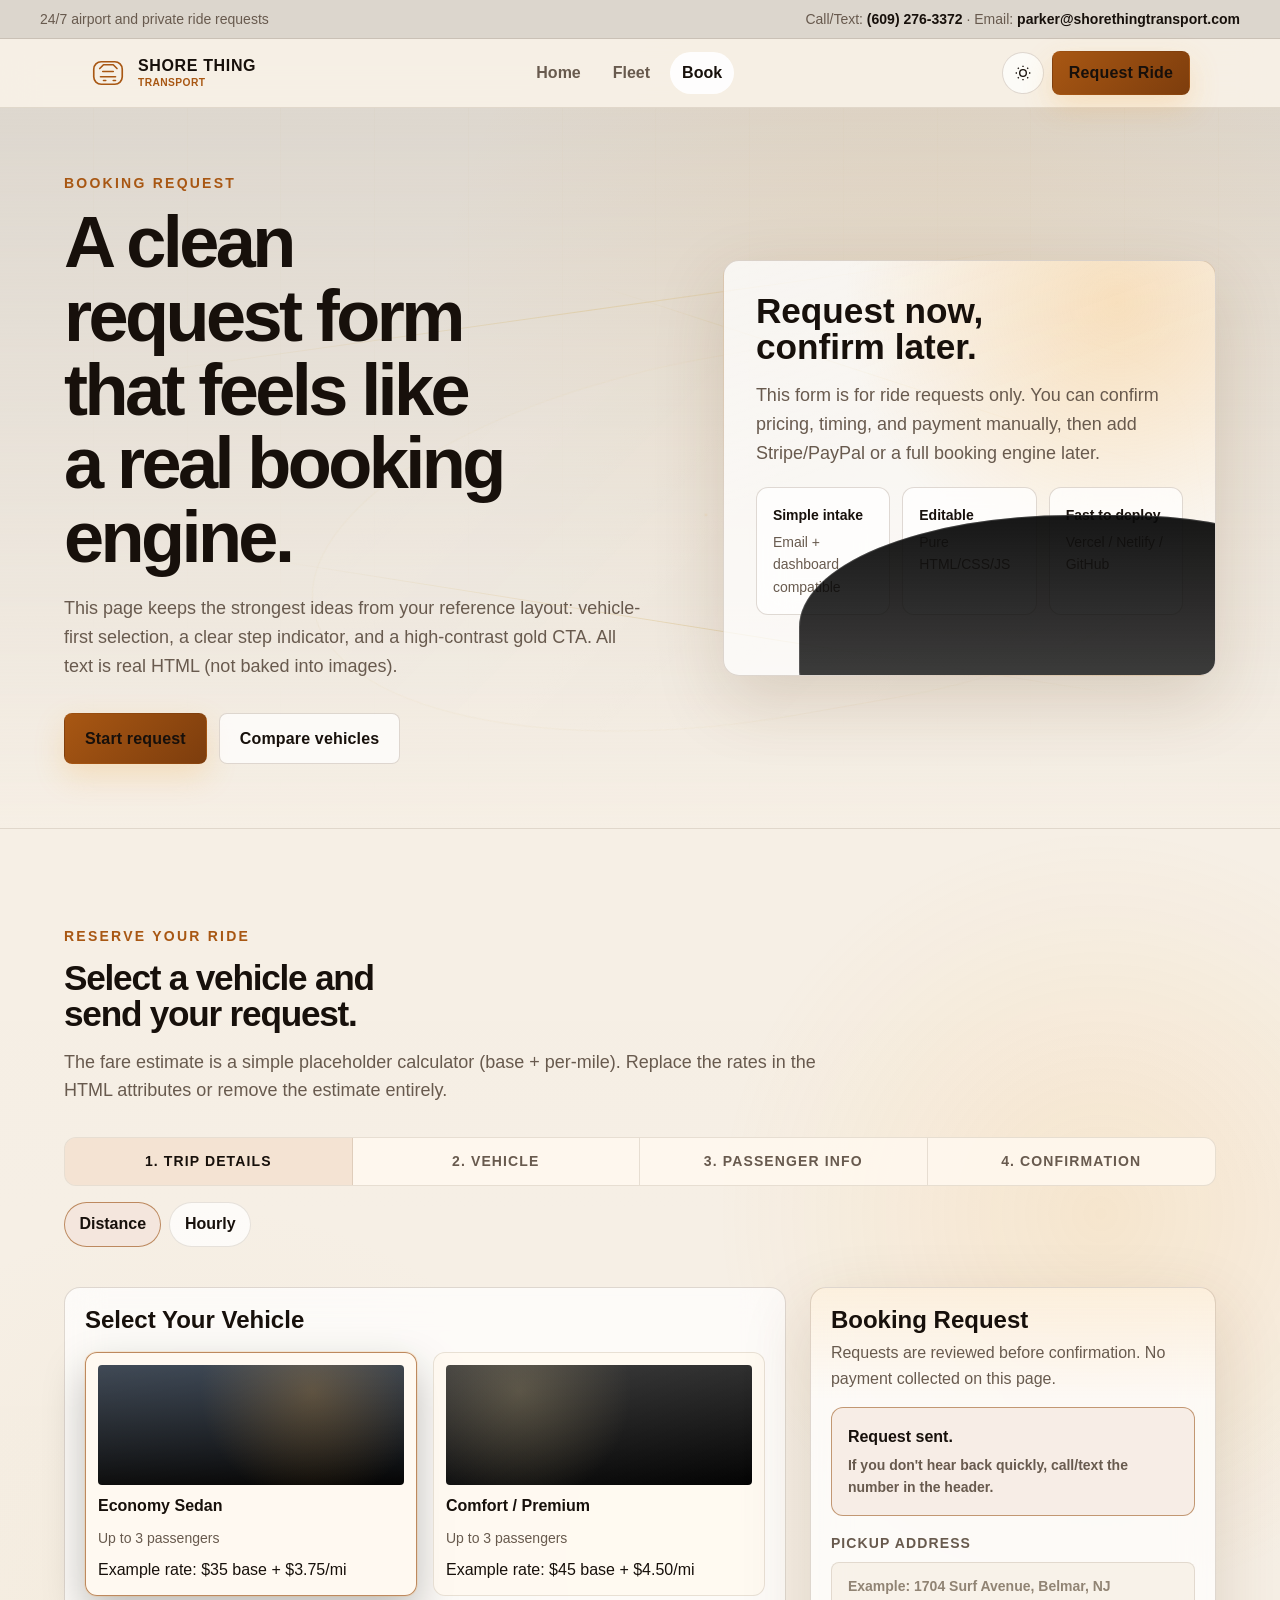
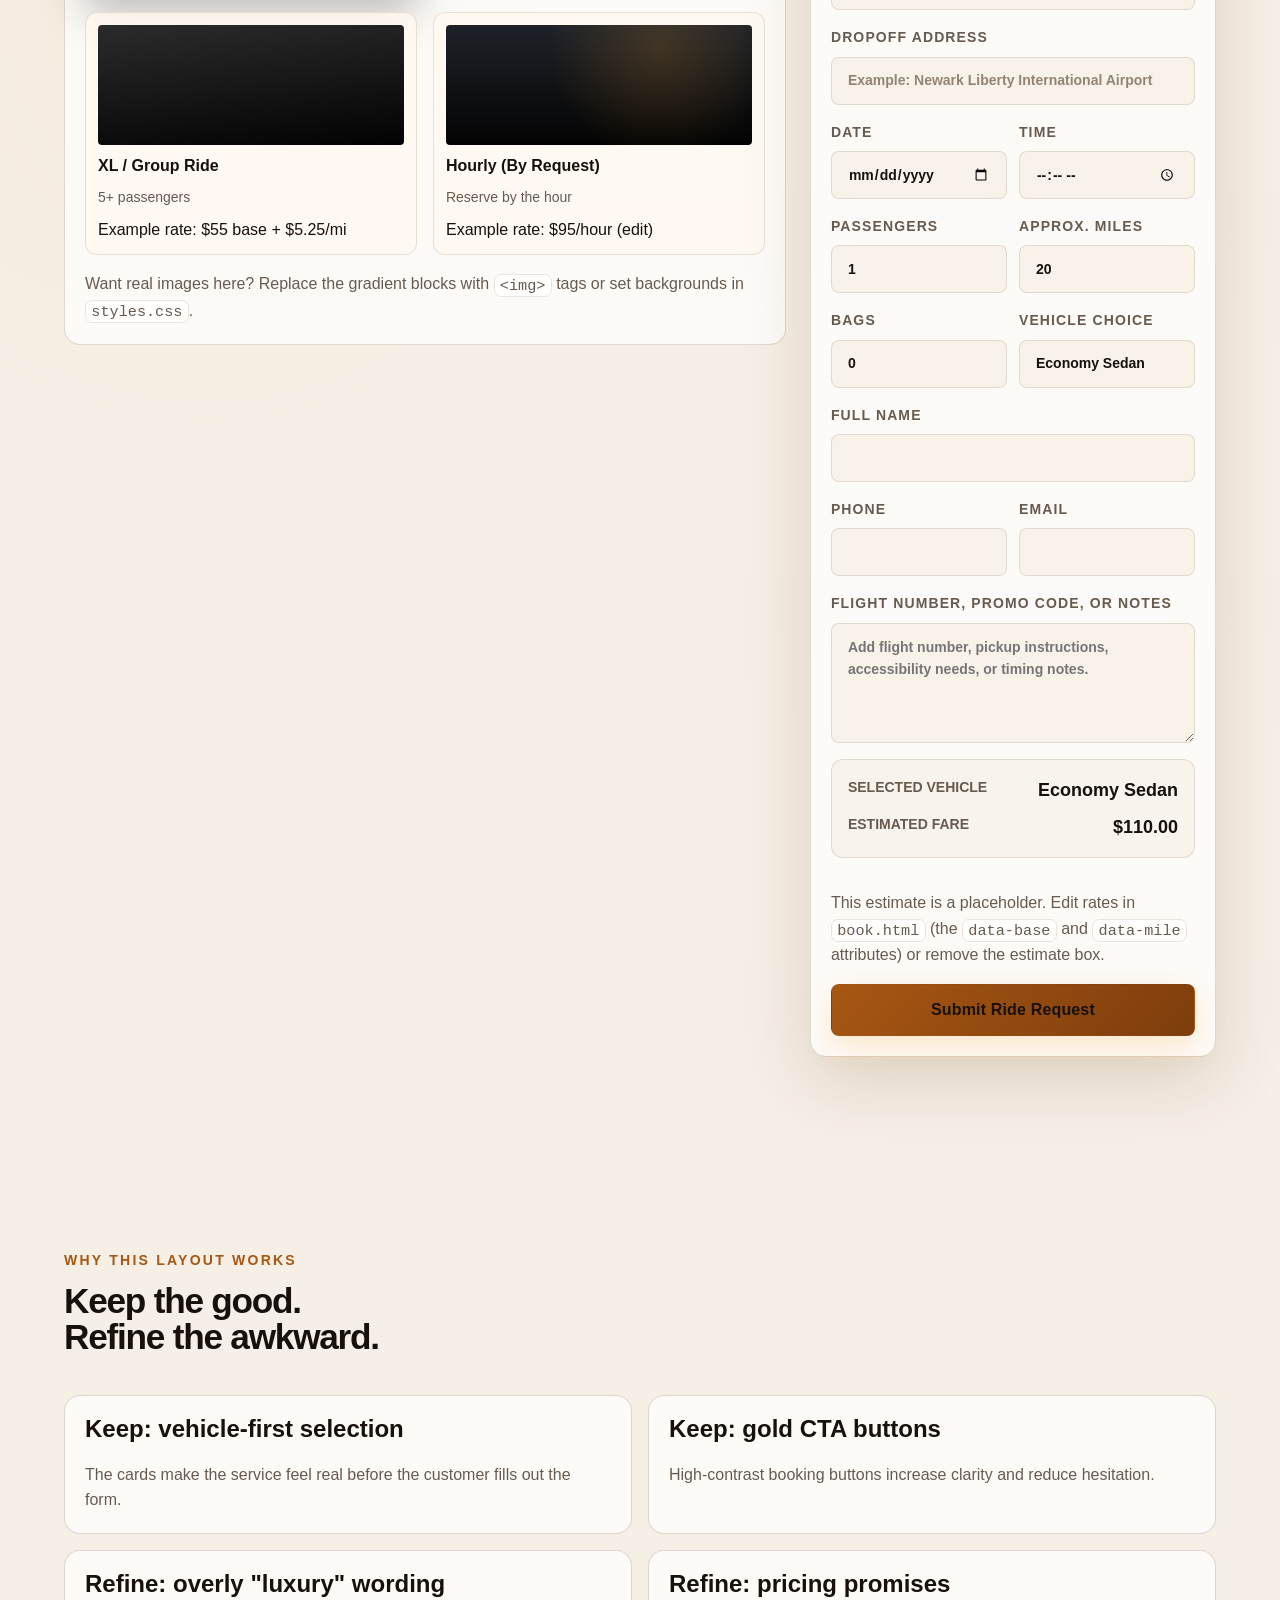
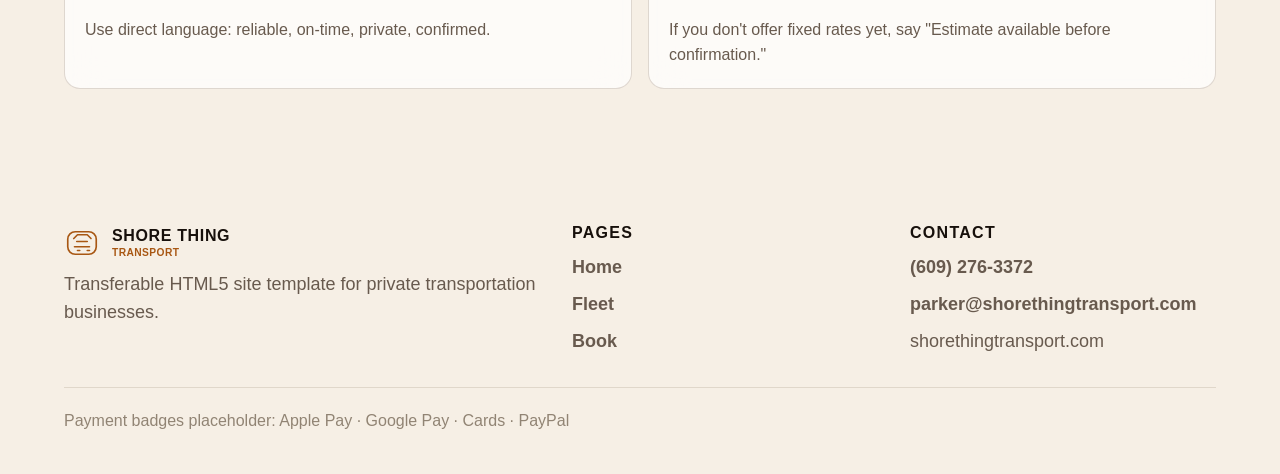
==== book.html @ 669af2a1 "Keep main site files in repo root" ====
<!doctype html>
<html lang="en">
  <head>
    <meta charset="utf-8" />
    <meta name="viewport" content="width=device-width, initial-scale=1" />
    <title>Shore Thing Transport | Booking Request</title>
    <meta
      name="description"
      content="Booking request page template: vehicle selection + request form. Works as a clean static HTML intake page."
    />
    <meta property="og:title" content="Shore Thing Transport | Booking Request" />
    <meta property="og:description" content="Request a ride with trip details and vehicle selection." />
    <meta property="og:type" content="website" />
    <link rel="preconnect" href="https://api.fontshare.com" />
    <link
      href="https://api.fontshare.com/v2/css?f[]=cabinet-grotesk@500,700,800&f[]=satoshi@400,500,700&display=swap"
      rel="stylesheet"
    />
    <link rel="stylesheet" href="styles.css" />
    <script src="script.js" defer></script>
  </head>
  <body>
    <a class="skip-link" href="#main">Skip to main content</a>

    <div class="topbar" aria-label="Quick contact">
      <div>24/7 airport and private ride requests</div>
      <div>
        Call/Text:
        <a href="tel:+16092763372">(609) 276-3372</a>
        <span aria-hidden="true">&middot;</span>
        Email:
        <a href="mailto:parker@shorethingtransport.com">parker@shorethingtransport.com</a>
      </div>
    </div>

    <header class="site-header" aria-label="Primary navigation">
      <div class="header-inner">
        <a class="brand" href="index.html" aria-label="Shore Thing Transport home">
          <svg class="brand-mark" viewBox="0 0 48 48" aria-hidden="true">
            <rect x="5" y="9" width="38" height="30" rx="10"></rect>
            <path d="M14 29h20M17 22h14M18 34h3M31 34h3"></path>
            <path d="M13 18l5-5h13l5 5"></path>
          </svg>
          <span>
            <strong>Shore Thing</strong>
            <small>Transport</small>
          </span>
        </a>

        <button
          class="nav-toggle"
          type="button"
          aria-label="Open navigation menu"
          aria-expanded="false"
          aria-controls="primary-nav"
          data-nav-toggle
        >
          <span class="nav-toggle-bars" aria-hidden="true"></span>
        </button>

        <nav class="nav-links" id="primary-nav" aria-label="Site pages" data-nav-links>
          <a href="index.html">Home</a>
          <a href="fleet.html">Fleet</a>
          <a href="book.html" aria-current="page">Book</a>
        </nav>

        <div class="header-actions">
          <button class="theme-toggle" type="button" data-theme-toggle aria-label="Switch color theme"></button>
          <a class="button button-small button-primary" href="#reserve">Request Ride</a>
        </div>
      </div>
    </header>

    <main id="main">
      <section class="hero hero-compact" aria-labelledby="book-hero-title">
        <div class="hero-background" aria-hidden="true">
          <span class="map-line line-one"></span>
          <span class="map-line line-two"></span>
          <span class="map-line line-three"></span>
        </div>

        <div class="hero-grid">
          <div class="hero-copy">
            <p class="eyebrow">Booking request</p>
            <h1 id="book-hero-title">A clean request form that feels like a real booking engine.</h1>
            <p class="hero-lede">
              This page keeps the strongest ideas from your reference layout: vehicle-first selection, a clear step indicator,
              and a high-contrast gold CTA. All text is real HTML (not baked into images).
            </p>
            <div class="hero-actions" aria-label="Primary actions">
              <a class="button button-primary" href="#reserve">Start request</a>
              <a class="button button-secondary" href="fleet.html">Compare vehicles</a>
            </div>
          </div>

          <aside class="hero-card" aria-label="Before you submit">
            <h2>Request now, confirm later.</h2>
            <p>
              This form is for ride requests only. You can confirm pricing, timing, and payment manually, then add Stripe/PayPal
              or a full booking engine later.
            </p>

            <ul class="mini-benefits" role="list" aria-label="Highlights">
              <li><strong>Simple intake</strong><span>Email + dashboard compatible</span></li>
              <li><strong>Editable</strong><span>Pure HTML/CSS/JS</span></li>
              <li><strong>Fast to deploy</strong><span>Vercel / Netlify / GitHub</span></li>
            </ul>
          </aside>
        </div>
      </section>

      <section class="section booking-section" id="reserve" aria-labelledby="reserve-title">
        <div class="section-heading">
          <p class="eyebrow">Reserve your ride</p>
          <h2 id="reserve-title">Select a vehicle and send your request.</h2>
          <p>
            The fare estimate is a simple placeholder calculator (base + per-mile). Replace the rates in the HTML attributes or
            remove the estimate entirely.
          </p>
        </div>

        <div class="steps" aria-label="Booking process steps">
          <div class="step active">1. Trip details</div>
          <div class="step">2. Vehicle</div>
          <div class="step">3. Passenger info</div>
          <div class="step">4. Confirmation</div>
        </div>

        <div class="tabs" aria-label="Trip type tabs">
          <button class="tab active" type="button" aria-pressed="true">Distance</button>
          <button class="tab" type="button" aria-pressed="false">Hourly</button>
        </div>

        <div class="booking-grid">
          <div class="vehicle-panel" aria-labelledby="vehicles-title">
            <h3 id="vehicles-title">Select Your Vehicle</h3>

            <div class="vehicle-grid">
              <button
                class="vehicle-card is-selected"
                type="button"
                data-vehicle="Economy Sedan"
                data-base="35"
                data-mile="3.75"
              >
                <span class="vehicle-image image-escalade" aria-hidden="true"></span>
                <strong>Economy Sedan</strong>
                <small>Up to 3 passengers</small>
                <span>Example rate: $35 base + $3.75/mi</span>
              </button>

              <button class="vehicle-card" type="button" data-vehicle="Comfort / Premium" data-base="45" data-mile="4.50">
                <span class="vehicle-image image-suburban" aria-hidden="true"></span>
                <strong>Comfort / Premium</strong>
                <small>Up to 3 passengers</small>
                <span>Example rate: $45 base + $4.50/mi</span>
              </button>

              <button class="vehicle-card" type="button" data-vehicle="XL / Group Ride" data-base="55" data-mile="5.25">
                <span class="vehicle-image image-premium" aria-hidden="true"></span>
                <strong>XL / Group Ride</strong>
                <small>5+ passengers</small>
                <span>Example rate: $55 base + $5.25/mi</span>
              </button>

              <button class="vehicle-card" type="button" data-vehicle="Hourly (By Request)" data-base="95" data-mile="0">
                <span class="vehicle-image image-sedan" aria-hidden="true"></span>
                <strong>Hourly (By Request)</strong>
                <small>Reserve by the hour</small>
                <span>Example rate: $95/hour (edit)</span>
              </button>
            </div>

            <p class="booking-note">
              Want real images here? Replace the gradient blocks with <code>&lt;img&gt;</code> tags or set backgrounds in
              <code>styles.css</code>.
            </p>
          </div>

          <form
            class="booking-form"
            name="booking-request"
            method="POST"
            action="book.html?success=1"
            data-netlify="true"
            data-netlify-honeypot="bot-field"
            aria-labelledby="form-title"
          >
            <input type="hidden" name="form-name" value="booking-request" />

            <p class="sr-only">
              <label>
                Don't fill this out if you're human:
                <input name="bot-field" />
              </label>
            </p>

            <div class="form-header">
              <h3 id="form-title">Booking Request</h3>
              <p>Requests are reviewed before confirmation. No payment collected on this page.</p>
            </div>

            <div class="inline-alert" data-success-message hidden>
              <strong>Request sent.</strong>
              <span>If you don't hear back quickly, call/text the number in the header.</span>
            </div>

            <label>
              Pickup address
              <input
                type="text"
                name="pickup"
                placeholder="Example: 1704 Surf Avenue, Belmar, NJ"
                autocomplete="street-address"
                required
              />
            </label>

            <label>
              Dropoff address
              <input type="text" name="dropoff" placeholder="Example: Newark Liberty International Airport" required />
            </label>

            <div class="form-row">
              <label>
                Date
                <input type="date" name="date" required />
              </label>
              <label>
                Time
                <input type="time" name="time" required />
              </label>
            </div>

            <div class="form-row">
              <label>
                Passengers
                <input type="number" name="passengers" min="1" max="14" value="1" required />
              </label>
              <label>
                Approx. miles
                <input type="number" name="miles" min="1" max="300" value="20" data-mile-input />
              </label>
            </div>

            <div class="form-row">
              <label>
                Bags
                <input type="number" name="bags" min="0" max="20" value="0" />
              </label>
              <label>
                Vehicle choice
                <input type="text" name="vehicle" data-selected-vehicle-input readonly />
              </label>
            </div>

            <label>
              Full name
              <input type="text" name="name" autocomplete="name" required />
            </label>

            <div class="form-row">
              <label>
                Phone
                <input type="tel" name="phone" autocomplete="tel" required />
              </label>
              <label>
                Email
                <input type="email" name="email" autocomplete="email" required />
              </label>
            </div>

            <label>
              Flight number, promo code, or notes
              <textarea
                name="notes"
                rows="4"
                placeholder="Add flight number, pickup instructions, accessibility needs, or timing notes."
              ></textarea>
            </label>

            <div class="estimate-box" aria-live="polite">
              <span>Selected vehicle</span>
              <strong data-selected-vehicle>Economy Sedan</strong>
              <span>Estimated fare</span>
              <strong data-estimate>$110.00</strong>
            </div>

            <p class="form-fineprint">
              This estimate is a placeholder. Edit rates in <code>book.html</code> (the <code>data-base</code> and
              <code>data-mile</code> attributes) or remove the estimate box.
            </p>

            <button class="button button-primary button-full" type="submit">Submit Ride Request</button>
          </form>
        </div>
      </section>

      <section class="section proof-section" aria-labelledby="why-title">
        <div class="section-heading">
          <p class="eyebrow">Why this layout works</p>
          <h2 id="why-title">Keep the good. Refine the awkward.</h2>
        </div>

        <div class="proof-grid">
          <article>
            <strong>Keep: vehicle-first selection</strong>
            <p>The cards make the service feel real before the customer fills out the form.</p>
          </article>
          <article>
            <strong>Keep: gold CTA buttons</strong>
            <p>High-contrast booking buttons increase clarity and reduce hesitation.</p>
          </article>
          <article>
            <strong>Refine: overly &quot;luxury&quot; wording</strong>
            <p>Use direct language: reliable, on-time, private, confirmed.</p>
          </article>
          <article>
            <strong>Refine: pricing promises</strong>
            <p>If you don't offer fixed rates yet, say &quot;Estimate available before confirmation.&quot;</p>
          </article>
        </div>
      </section>
    </main>

    <footer class="site-footer" aria-label="Footer">
      <div class="footer-grid">
        <div>
          <div class="brand footer-brand">
            <svg class="brand-mark" viewBox="0 0 48 48" aria-hidden="true">
              <rect x="5" y="9" width="38" height="30" rx="10"></rect>
              <path d="M14 29h20M17 22h14M18 34h3M31 34h3"></path>
              <path d="M13 18l5-5h13l5 5"></path>
            </svg>
            <span>
              <strong>Shore Thing</strong>
              <small>Transport</small>
            </span>
          </div>
          <p>Transferable HTML5 site template for private transportation businesses.</p>
        </div>
        <div>
          <h2 class="footer-title">Pages</h2>
          <ul class="footer-links" role="list">
            <li><a href="index.html">Home</a></li>
            <li><a href="fleet.html">Fleet</a></li>
            <li><a href="book.html" aria-current="page">Book</a></li>
          </ul>
        </div>
        <div>
          <h2 class="footer-title">Contact</h2>
          <ul class="footer-links" role="list">
            <li><a href="tel:+16092763372">(609) 276-3372</a></li>
            <li><a href="mailto:parker@shorethingtransport.com">parker@shorethingtransport.com</a></li>
            <li>shorethingtransport.com</li>
          </ul>
        </div>
      </div>
      <div class="footer-bottom">
        <span>Payment badges placeholder: Apple Pay &middot; Google Pay &middot; Cards &middot; PayPal</span>
      </div>
    </footer>
  </body>
</html>
---- styles.css ----
:root {
  --text-xs: clamp(0.75rem, 0.7rem + 0.25vw, 0.875rem);
  --text-sm: clamp(0.875rem, 0.8rem + 0.35vw, 1rem);
  --text-base: clamp(1rem, 0.95rem + 0.25vw, 1.125rem);
  --text-lg: clamp(1.125rem, 1rem + 0.75vw, 1.5rem);
  --text-xl: clamp(1.5rem, 1.2rem + 1.25vw, 2.25rem);
  --text-2xl: clamp(2.4rem, 1.15rem + 4.2vw, 5.4rem);

  --space-1: 0.25rem;
  --space-2: 0.5rem;
  --space-3: 0.75rem;
  --space-4: 1rem;
  --space-5: 1.25rem;
  --space-6: 1.5rem;
  --space-8: 2rem;
  --space-10: 2.5rem;
  --space-12: 3rem;
  --space-16: 4rem;
  --space-20: 5rem;
  --space-24: 6rem;

  --radius-sm: 0.375rem;
  --radius-md: 0.5rem;
  --radius-lg: 0.75rem;
  --radius-xl: 1rem;
  --radius-full: 9999px;

  --font-display: "Cabinet Grotesk", "Arial", sans-serif;
  --font-body: "Satoshi", "Inter", sans-serif;
  --transition-interactive: 180ms cubic-bezier(0.16, 1, 0.3, 1);
  --content-wide: 1180px;
}

:root,
[data-theme="dark"] {
  --color-bg: #050608;
  --color-surface: #0d0f12;
  --color-surface-2: #151311;
  --color-card: rgba(255, 255, 255, 0.055);
  --color-card-strong: rgba(255, 255, 255, 0.09);
  --color-border: rgba(247, 224, 182, 0.18);
  --color-divider: rgba(247, 224, 182, 0.12);
  --color-text: #f7f0e3;
  --color-text-muted: #b3aaa0;
  --color-text-faint: #79716a;
  --color-primary: #f5a431;
  --color-primary-hover: #ffba4f;
  --color-primary-active: #d77d1d;
  --color-gold: #d8bd7f;
  --color-copper: #9c6332;
  --shadow-lg: 0 24px 70px rgba(0, 0, 0, 0.45);
}

[data-theme="light"] {
  --color-bg: #f6efe5;
  --color-surface: #fff9ef;
  --color-surface-2: #efe3d3;
  --color-card: rgba(255, 255, 255, 0.72);
  --color-card-strong: rgba(255, 255, 255, 0.92);
  --color-border: rgba(82, 53, 23, 0.18);
  --color-divider: rgba(82, 53, 23, 0.13);
  --color-text: #17100b;
  --color-text-muted: #685a4e;
  --color-text-faint: #918474;
  --color-primary: #a85713;
  --color-primary-hover: #7d3d0d;
  --color-primary-active: #5f2c08;
  --color-gold: #835d1d;
  --color-copper: #be6c26;
  --shadow-lg: 0 24px 70px rgba(96, 59, 21, 0.16);
}

*,
*::before,
*::after {
  box-sizing: border-box;
  margin: 0;
  padding: 0;
}

html {
  -moz-text-size-adjust: none;
  -webkit-text-size-adjust: none;
  text-size-adjust: none;
  -webkit-font-smoothing: antialiased;
  scroll-behavior: smooth;
  scroll-padding-top: var(--space-16);
}

body {
  min-height: 100dvh;
  font-family: var(--font-body);
  font-size: var(--text-base);
  line-height: 1.6;
  color: var(--color-text);
  background:
    radial-gradient(circle at 74% 9%, rgba(245, 164, 49, 0.12), transparent 32rem),
    radial-gradient(circle at 16% 44%, rgba(216, 189, 127, 0.08), transparent 26rem),
    var(--color-bg);
}

img,
svg {
  display: block;
  max-width: 100%;
  height: auto;
}

a {
  color: inherit;
  text-decoration: none;
}

code {
  font-family: ui-monospace, SFMono-Regular, Menlo, Monaco, Consolas, "Liberation Mono", "Courier New", monospace;
  font-size: 0.95em;
  padding: 0.1em 0.35em;
  border: 1px solid var(--color-divider);
  border-radius: 0.45rem;
  background: var(--color-card);
}

button,
input,
textarea {
  font: inherit;
}

button {
  cursor: pointer;
}

::selection {
  color: #17100b;
  background: var(--color-primary);
}

:focus-visible {
  outline: 2px solid var(--color-primary);
  outline-offset: 3px;
}

.skip-link {
  position: fixed;
  inset-block-start: var(--space-3);
  inset-inline-start: var(--space-3);
  z-index: 100;
  transform: translateY(-150%);
  border-radius: var(--radius-full);
  padding: var(--space-2) var(--space-4);
  color: #17100b;
  background: var(--color-primary);
}

.skip-link:focus {
  transform: translateY(0);
}

.sr-only {
  position: absolute;
  width: 1px;
  height: 1px;
  padding: 0;
  margin: -1px;
  overflow: hidden;
  clip: rect(0, 0, 0, 0);
  white-space: nowrap;
  border-width: 0;
}

.topbar {
  display: flex;
  justify-content: space-between;
  gap: var(--space-3);
  flex-wrap: wrap;
  padding: var(--space-2) clamp(var(--space-4), 4vw, var(--space-10));
  border-bottom: 1px solid var(--color-divider);
  background: color-mix(in oklab, var(--color-bg) 92%, black);
  color: var(--color-text-muted);
  font-size: var(--text-xs);
}

.topbar a {
  color: var(--color-text);
  font-weight: 800;
}

.site-header {
  position: sticky;
  top: 0;
  z-index: 50;
  border-bottom: 1px solid var(--color-divider);
  background: color-mix(in oklab, var(--color-bg) 88%, transparent);
  backdrop-filter: blur(18px);
}

.header-inner {
  position: relative;
  display: flex;
  align-items: center;
  justify-content: space-between;
  gap: var(--space-4);
  padding: var(--space-3) clamp(var(--space-4), 4vw, var(--space-10));
  max-width: var(--content-wide);
  margin-inline: auto;
}

.brand {
  display: inline-flex;
  align-items: center;
  gap: var(--space-3);
  min-width: max-content;
}

.brand-mark {
  width: 2.25rem;
  color: var(--color-primary);
  fill: none;
  stroke: currentColor;
  stroke-linecap: round;
  stroke-linejoin: round;
  stroke-width: 2.2;
}

.brand strong,
.brand small {
  display: block;
  letter-spacing: 0.04em;
  line-height: 1;
  text-transform: uppercase;
}

.brand strong {
  font-family: var(--font-display);
  font-size: var(--text-sm);
}

.brand small {
  margin-top: var(--space-1);
  color: var(--color-primary);
  font-size: 0.64rem;
  font-weight: 800;
}

.nav-links,
.header-actions {
  display: flex;
  align-items: center;
  gap: var(--space-2);
}

.nav-links a {
  border-radius: var(--radius-full);
  padding: var(--space-2) var(--space-3);
  color: var(--color-text-muted);
  font-size: var(--text-sm);
  font-weight: 700;
}

.nav-links a:hover {
  color: var(--color-text);
  background: var(--color-card);
}

.nav-links a[aria-current="page"] {
  color: var(--color-text);
  background: var(--color-card-strong);
}

.nav-toggle {
  display: none;
  width: 2.6rem;
  height: 2.6rem;
  place-items: center;
  border: 1px solid var(--color-border);
  border-radius: var(--radius-full);
  color: var(--color-text);
  background: var(--color-card);
}

.nav-toggle-bars {
  position: relative;
  width: 1.1rem;
  height: 0.7rem;
}

.nav-toggle-bars::before,
.nav-toggle-bars::after {
  position: absolute;
  left: 0;
  right: 0;
  height: 2px;
  content: "";
  border-radius: 999px;
  background: currentColor;
  opacity: 0.92;
}

.nav-toggle-bars::before {
  top: 0;
}

.nav-toggle-bars::after {
  bottom: 0;
}

.theme-toggle {
  display: grid;
  width: 2.6rem;
  height: 2.6rem;
  place-items: center;
  border: 1px solid var(--color-border);
  border-radius: var(--radius-full);
  color: var(--color-text);
  background: var(--color-card);
}

.theme-toggle svg {
  width: 1rem;
  fill: none;
  stroke: currentColor;
  stroke-width: 2;
}

.button {
  display: inline-flex;
  align-items: center;
  justify-content: center;
  min-height: 2.9rem;
  border: 1px solid transparent;
  border-radius: var(--radius-md);
  padding: var(--space-3) var(--space-5);
  font-size: var(--text-sm);
  font-weight: 800;
  letter-spacing: 0.01em;
}

.button-small {
  min-height: 2.35rem;
  padding: var(--space-2) var(--space-4);
}

.button-primary {
  color: #17100b;
  background: linear-gradient(135deg, var(--color-primary), var(--color-primary-hover));
  box-shadow: 0 12px 30px rgba(245, 164, 49, 0.22);
}

.button-primary:hover {
  transform: translateY(-1px);
}

.button-secondary {
  border-color: var(--color-border);
  color: var(--color-text);
  background: var(--color-card);
}

.button-full {
  width: 100%;
}

.hero {
  position: relative;
  overflow: hidden;
  padding: clamp(var(--space-16), 12vw, 9rem) clamp(var(--space-4), 5vw, var(--space-16)) var(--space-8);
}

.hero-compact {
  padding-block: clamp(var(--space-12), 9vw, var(--space-16));
}

.hero::before {
  position: absolute;
  inset: 0;
  z-index: -2;
  content: "";
  background:
    linear-gradient(to bottom, rgba(5, 6, 8, 0.1), var(--color-bg)),
    repeating-linear-gradient(90deg, transparent 0 5.8rem, rgba(216, 189, 127, 0.04) 5.8rem 5.86rem);
}

.hero-background {
  position: absolute;
  inset: 0;
  z-index: -1;
  opacity: 0.72;
  pointer-events: none;
}

.hero-background::before {
  position: absolute;
  right: 6%;
  bottom: 15%;
  width: min(56rem, 90vw);
  height: 23rem;
  content: "";
  border: 1px solid rgba(216, 189, 127, 0.14);
  border-radius: 55% 45% 42% 58%;
  background:
    radial-gradient(circle at 45% 42%, rgba(245, 164, 49, 0.2), transparent 2px),
    radial-gradient(circle at 55% 60%, rgba(255, 255, 255, 0.14), transparent 2px),
    linear-gradient(145deg, rgba(255, 255, 255, 0.055), transparent);
  transform: rotate(-10deg);
  filter: blur(0.2px);
}

.map-line {
  position: absolute;
  height: 1px;
  background: linear-gradient(90deg, transparent, rgba(216, 189, 127, 0.58), transparent);
  transform-origin: center;
}

.line-one {
  top: 28%;
  left: 10%;
  width: 72%;
  transform: rotate(-8deg);
}

.line-two {
  top: 38%;
  right: 5%;
  width: 50%;
  transform: rotate(18deg);
}

.line-three {
  bottom: 28%;
  left: 20%;
  width: 68%;
  transform: rotate(9deg);
}

.hero-grid {
  display: grid;
  grid-template-columns: minmax(0, 1.08fr) minmax(19rem, 0.92fr);
  gap: clamp(var(--space-8), 7vw, var(--space-20));
  max-width: var(--content-wide);
  margin-inline: auto;
  align-items: center;
}

.eyebrow {
  color: var(--color-primary);
  font-size: var(--text-xs);
  font-weight: 900;
  letter-spacing: 0.16em;
  text-transform: uppercase;
}

h1,
h2,
h3 {
  font-family: var(--font-display);
  line-height: 1.02;
  text-wrap: balance;
}

h1 {
  max-width: 11ch;
  margin-top: var(--space-3);
  font-size: var(--text-2xl);
  letter-spacing: -0.05em;
}

h1 span {
  color: var(--color-primary);
}

.hero-lede {
  max-width: 48rem;
  margin-top: var(--space-5);
  color: var(--color-text-muted);
  font-size: var(--text-base);
}

.hero-actions {
  display: flex;
  flex-wrap: wrap;
  gap: var(--space-3);
  margin-top: var(--space-8);
}

.hero-card {
  position: relative;
  min-height: 26rem;
  overflow: hidden;
  border: 1px solid var(--color-border);
  border-radius: var(--radius-xl);
  padding: var(--space-8);
  background:
    linear-gradient(160deg, rgba(255, 255, 255, 0.1), transparent 42%),
    radial-gradient(circle at 80% 10%, rgba(245, 164, 49, 0.28), transparent 17rem),
    var(--color-card);
  box-shadow: var(--shadow-lg);
}

.hero-media {
  min-height: 0;
  padding: var(--space-4);
}

.hero-media::after {
  display: none;
}

.media-frame {
  position: relative;
  overflow: hidden;
  aspect-ratio: 16 / 9;
  border-radius: calc(var(--radius-xl) - var(--space-1));
  border: 1px solid var(--color-divider);
  background: color-mix(in oklab, var(--color-surface) 80%, transparent);
  box-shadow: inset 0 0 0 1px rgba(255, 255, 255, 0.08);
}

.media-frame img {
  width: 100%;
  height: 100%;
  object-fit: cover;
}

.media-overlay {
  position: absolute;
  left: var(--space-4);
  right: var(--space-4);
  bottom: var(--space-4);
  display: grid;
  gap: var(--space-1);
  border: 1px solid var(--color-border);
  border-radius: var(--radius-lg);
  padding: var(--space-3) var(--space-4);
  background: color-mix(in oklab, var(--color-bg) 72%, transparent);
  backdrop-filter: blur(14px);
}

.media-overlay strong {
  font-family: var(--font-display);
  font-size: var(--text-sm);
}

.media-overlay span {
  color: var(--color-text-muted);
  font-size: var(--text-xs);
  font-weight: 700;
}

.hero-card::after {
  position: absolute;
  right: -8rem;
  bottom: -4rem;
  width: 34rem;
  height: 14rem;
  content: "";
  border-radius: 50% 40% 25% 30%;
  background: linear-gradient(180deg, rgba(10, 10, 10, 0.95), rgba(0, 0, 0, 0.7));
  box-shadow: inset 0 0 0 1px rgba(255, 255, 255, 0.16);
}

.hero-card h2 {
  position: relative;
  z-index: 2;
  max-width: 13ch;
  font-size: var(--text-xl);
}

.hero-card p {
  position: relative;
  z-index: 2;
  max-width: 26rem;
  margin-top: var(--space-4);
  color: var(--color-text-muted);
}

.vehicle-silhouette {
  position: absolute;
  right: var(--space-8);
  bottom: var(--space-12);
  z-index: 3;
  width: min(28rem, 90%);
  height: 10rem;
}

.suv-body,
.suv-roof {
  position: absolute;
  display: block;
  border: 1px solid rgba(247, 240, 227, 0.24);
  background: linear-gradient(180deg, #121315, #020202);
}

.suv-body {
  right: 0;
  bottom: 1.8rem;
  width: 100%;
  height: 5rem;
  border-radius: 1.4rem 0.5rem 0.7rem 0.9rem;
  box-shadow: 0 14px 34px rgba(0, 0, 0, 0.65);
}

.suv-roof {
  right: 16%;
  bottom: 5.5rem;
  width: 56%;
  height: 3.4rem;
  border-radius: 2rem 0.7rem 0 0;
  transform: skewX(-18deg);
}

.wheel {
  position: absolute;
  bottom: 0.6rem;
  display: block;
  width: 3.3rem;
  height: 3.3rem;
  border: 0.45rem solid #070707;
  border-radius: 50%;
  background: radial-gradient(circle, #c5c2bb 0 20%, #262626 22% 42%, #050505 44%);
}

.wheel-front {
  right: 15%;
}

.wheel-back {
  left: 18%;
}

.trust-strip {
  display: grid;
  grid-template-columns: repeat(4, minmax(0, 1fr));
  gap: var(--space-3);
  max-width: var(--content-wide);
  margin: clamp(var(--space-10), 6vw, var(--space-16)) auto 0;
  list-style: none;
}

.trust-strip li,
.mini-benefits li,
.proof-grid article,
.service-card,
.booking-form,
.vehicle-panel {
  border: 1px solid var(--color-border);
  background: var(--color-card);
  backdrop-filter: blur(18px);
}

.trust-strip li {
  display: flex;
  align-items: center;
  gap: var(--space-3);
  border-radius: var(--radius-lg);
  padding: var(--space-4);
  color: var(--color-text-muted);
  font-size: var(--text-sm);
  font-weight: 700;
}

.icon,
.service-icon {
  color: var(--color-primary);
}

.section {
  padding: clamp(var(--space-16), 9vw, var(--space-24)) clamp(var(--space-4), 5vw, var(--space-16));
}

.section-heading {
  max-width: var(--content-wide);
  margin-inline: auto;
}

.section-heading h2,
.final-cta h2 {
  max-width: 18ch;
  margin-top: var(--space-3);
  font-size: var(--text-xl);
  letter-spacing: -0.035em;
}

.section-heading p:not(.eyebrow),
.final-cta p {
  max-width: 48rem;
  margin-top: var(--space-4);
  color: var(--color-text-muted);
}

.section-actions {
  display: flex;
  flex-wrap: wrap;
  gap: var(--space-3);
  max-width: var(--content-wide);
  margin: var(--space-10) auto 0;
}

.card-grid {
  display: grid;
  grid-template-columns: repeat(3, minmax(0, 1fr));
  gap: var(--space-4);
  max-width: var(--content-wide);
  margin: var(--space-10) auto 0;
}

.card-grid-4 {
  grid-template-columns: repeat(4, minmax(0, 1fr));
}

.feature-card {
  border: 1px solid var(--color-border);
  border-radius: var(--radius-xl);
  padding: var(--space-5);
  background: var(--color-card);
  box-shadow: 0 18px 46px rgba(0, 0, 0, 0.22);
  backdrop-filter: blur(18px);
}

.media-mini {
  overflow: hidden;
  border-radius: calc(var(--radius-xl) - var(--space-2));
  border: 1px solid var(--color-divider);
  background: color-mix(in oklab, var(--color-surface) 80%, transparent);
  aspect-ratio: 16 / 10;
}

.media-mini img {
  width: 100%;
  height: 100%;
  object-fit: cover;
}

.badge-row {
  display: flex;
  flex-wrap: wrap;
  gap: var(--space-2);
  margin-top: var(--space-4);
}

.badge {
  border: 1px solid var(--color-divider);
  border-radius: var(--radius-full);
  padding: 0.35rem 0.6rem;
  background: color-mix(in oklab, var(--color-bg) 70%, transparent);
  color: var(--color-text-muted);
  font-size: var(--text-xs);
  font-weight: 900;
  letter-spacing: 0.02em;
}

.gallery-grid {
  display: grid;
  grid-template-columns: repeat(3, minmax(0, 1fr));
  gap: var(--space-4);
  max-width: var(--content-wide);
  margin: var(--space-10) auto 0;
}

.gallery-item {
  overflow: hidden;
  border-radius: var(--radius-xl);
  border: 1px solid var(--color-border);
  background: var(--color-card);
}

.gallery-item img {
  width: 100%;
  height: 100%;
  object-fit: cover;
}

.inline-alert {
  display: grid;
  gap: var(--space-1);
  border: 1px solid color-mix(in oklab, var(--color-primary) 45%, var(--color-border));
  border-radius: var(--radius-lg);
  padding: var(--space-4);
  background: color-mix(in oklab, var(--color-primary) 10%, var(--color-card));
}

.inline-alert strong {
  font-family: var(--font-display);
  font-size: var(--text-sm);
}

.inline-alert span {
  color: var(--color-text-muted);
  font-size: var(--text-xs);
  font-weight: 700;
}

.booking-note,
.form-fineprint {
  margin-top: var(--space-4);
  color: var(--color-text-muted);
  font-size: var(--text-sm);
}

.steps {
  display: grid;
  grid-template-columns: repeat(4, minmax(0, 1fr));
  gap: 0;
  max-width: var(--content-wide);
  margin: var(--space-8) auto 0;
  overflow: hidden;
  border-radius: var(--radius-lg);
  border: 1px solid var(--color-divider);
  background: color-mix(in oklab, var(--color-surface) 86%, transparent);
}

.step {
  padding: var(--space-3);
  text-align: center;
  font-size: var(--text-xs);
  font-weight: 900;
  letter-spacing: 0.08em;
  text-transform: uppercase;
  color: var(--color-text-muted);
  border-right: 1px solid var(--color-divider);
}

.step:last-child {
  border-right: 0;
}

.step.active {
  color: var(--color-text);
  background: color-mix(in oklab, var(--color-primary) 12%, transparent);
}

.tabs {
  display: flex;
  gap: var(--space-2);
  max-width: var(--content-wide);
  margin: var(--space-4) auto 0;
  flex-wrap: wrap;
}

.tab {
  border: 1px solid var(--color-divider);
  border-radius: var(--radius-full);
  padding: 0.55rem 0.9rem;
  background: var(--color-card);
  color: var(--color-text);
  font-size: var(--text-sm);
  font-weight: 900;
}

.tab.active {
  border-color: color-mix(in oklab, var(--color-primary) 55%, var(--color-border));
  background: color-mix(in oklab, var(--color-primary) 12%, var(--color-card));
}

.booking-section {
  border-top: 1px solid var(--color-divider);
  background:
    radial-gradient(circle at 86% 20%, rgba(245, 164, 49, 0.13), transparent 24rem),
    linear-gradient(180deg, transparent, rgba(255, 255, 255, 0.02));
}

.booking-grid {
  display: grid;
  grid-template-columns: minmax(0, 1.28fr) minmax(20rem, 0.72fr);
  gap: var(--space-6);
  max-width: var(--content-wide);
  margin: var(--space-10) auto 0;
  align-items: start;
}

.vehicle-panel,
.booking-form {
  border-radius: var(--radius-xl);
  padding: var(--space-5);
}

.vehicle-panel h3,
.booking-form h3 {
  font-size: var(--text-lg);
}

.vehicle-grid {
  display: grid;
  grid-template-columns: repeat(2, minmax(0, 1fr));
  gap: var(--space-4);
  margin-top: var(--space-5);
}

.vehicle-card {
  display: grid;
  gap: var(--space-2);
  width: 100%;
  border: 1px solid var(--color-divider);
  border-radius: var(--radius-lg);
  padding: var(--space-3);
  color: var(--color-text);
  text-align: left;
  background: color-mix(in oklab, var(--color-surface) 80%, transparent);
}

.vehicle-card:hover,
.vehicle-card.is-selected {
  border-color: color-mix(in oklab, var(--color-primary) 60%, var(--color-border));
  box-shadow: 0 0 0 1px rgba(245, 164, 49, 0.13), 0 18px 42px rgba(0, 0, 0, 0.25);
}

.vehicle-image {
  height: 7.5rem;
  border-radius: calc(var(--radius-lg) - var(--space-2));
  background:
    linear-gradient(170deg, rgba(255, 255, 255, 0.12), transparent),
    radial-gradient(circle at 70% 22%, rgba(245, 164, 49, 0.24), transparent 7rem),
    linear-gradient(180deg, #26313f, #050505);
}

.image-suburban {
  background:
    linear-gradient(160deg, rgba(255, 255, 255, 0.12), transparent),
    radial-gradient(circle at 24% 22%, rgba(216, 189, 127, 0.25), transparent 7rem),
    linear-gradient(180deg, #222, #040404);
}

.image-premium {
  background:
    linear-gradient(160deg, rgba(255, 255, 255, 0.08), transparent),
    linear-gradient(180deg, #191919, #020202);
}

.image-sedan {
  background:
    radial-gradient(circle at 70% 20%, rgba(245, 164, 49, 0.18), transparent 7rem),
    linear-gradient(180deg, #1e2228, #030303);
}

.vehicle-card strong,
.vehicle-card span {
  font-size: var(--text-sm);
}

.vehicle-card small {
  color: var(--color-text-muted);
  font-size: var(--text-xs);
}

.mini-benefits {
  display: grid;
  grid-template-columns: repeat(3, minmax(0, 1fr));
  gap: var(--space-3);
  margin-top: var(--space-5);
  list-style: none;
}

.mini-benefits li {
  border-radius: var(--radius-lg);
  padding: var(--space-4);
}

.mini-benefits strong,
.mini-benefits span {
  display: block;
  font-size: var(--text-xs);
}

.mini-benefits span {
  margin-top: var(--space-1);
  color: var(--color-text-muted);
}

.booking-form {
  position: sticky;
  top: calc(var(--space-16) + var(--space-4));
  display: grid;
  gap: var(--space-4);
  background:
    linear-gradient(180deg, rgba(245, 164, 49, 0.12), transparent 7rem),
    var(--color-card);
  box-shadow: var(--shadow-lg);
}

.form-header p {
  margin-top: var(--space-2);
  color: var(--color-text-muted);
  font-size: var(--text-sm);
}

label {
  display: grid;
  gap: var(--space-2);
  color: var(--color-text-muted);
  font-size: var(--text-xs);
  font-weight: 900;
  letter-spacing: 0.08em;
  text-transform: uppercase;
}

input,
textarea {
  min-height: 3rem;
  width: 100%;
  border: 1px solid var(--color-divider);
  border-radius: var(--radius-md);
  padding: 0 var(--space-4);
  color: var(--color-text);
  background: color-mix(in oklab, var(--color-bg) 74%, transparent);
}

input::placeholder {
  color: var(--color-text-faint);
}

.booking-form textarea {
  min-height: 7.5rem;
  padding: var(--space-3) var(--space-4);
  resize: vertical;
}

.form-row {
  display: grid;
  grid-template-columns: 1fr 1fr;
  gap: var(--space-3);
}

.estimate-box {
  display: grid;
  grid-template-columns: 1fr auto;
  gap: var(--space-2) var(--space-4);
  border: 1px solid var(--color-divider);
  border-radius: var(--radius-lg);
  padding: var(--space-4);
  background: color-mix(in oklab, var(--color-bg) 70%, transparent);
}

.estimate-box span {
  color: var(--color-text-muted);
  font-size: var(--text-xs);
  font-weight: 800;
  text-transform: uppercase;
}

.estimate-box strong {
  justify-self: end;
  font-family: var(--font-display);
}

.services-section {
  background: linear-gradient(180deg, transparent, rgba(216, 189, 127, 0.035), transparent);
}

.service-grid,
.proof-grid {
  display: grid;
  grid-template-columns: repeat(4, minmax(0, 1fr));
  gap: var(--space-4);
  max-width: var(--content-wide);
  margin: var(--space-10) auto 0;
}

.service-card,
.proof-grid article {
  border-radius: var(--radius-xl);
  padding: var(--space-5);
}

.service-card {
  min-height: 17rem;
}

.service-icon {
  display: inline-flex;
  margin-bottom: var(--space-5);
  font-size: var(--text-xl);
}

.service-card h3,
.proof-grid strong {
  font-family: var(--font-display);
  font-size: var(--text-lg);
  line-height: 1.12;
}

.service-card p,
.proof-grid p {
  margin-top: var(--space-4);
  color: var(--color-text-muted);
  font-size: var(--text-sm);
}

.service-card a {
  display: inline-flex;
  margin-top: var(--space-6);
  color: var(--color-primary);
  font-size: var(--text-sm);
  font-weight: 900;
}

.proof-grid {
  grid-template-columns: repeat(2, minmax(0, 1fr));
}

.proof-grid-3 {
  grid-template-columns: repeat(3, minmax(0, 1fr));
}

.final-cta {
  max-width: var(--content-wide);
  margin-inline: auto;
  border: 1px solid var(--color-border);
  border-radius: calc(var(--radius-xl) + var(--space-2));
  background:
    radial-gradient(circle at 90% 10%, rgba(245, 164, 49, 0.24), transparent 18rem),
    var(--color-card);
  box-shadow: var(--shadow-lg);
}

.final-cta .button {
  margin-top: var(--space-8);
}

.site-footer {
  padding: var(--space-10) clamp(var(--space-4), 5vw, var(--space-16));
  color: var(--color-text-muted);
}

.footer-brand {
  color: var(--color-text);
}

.footer-grid {
  display: grid;
  grid-template-columns: 1.4fr 0.9fr 0.9fr;
  gap: var(--space-8);
  max-width: var(--content-wide);
  margin-inline: auto;
}

.footer-title {
  font-family: var(--font-display);
  font-size: var(--text-sm);
  letter-spacing: 0.08em;
  text-transform: uppercase;
  color: var(--color-text);
}

.footer-links {
  display: grid;
  gap: var(--space-2);
  margin-top: var(--space-3);
  list-style: none;
  padding: 0;
}

.footer-links a {
  color: var(--color-text-muted);
  font-weight: 750;
}

.footer-links a:hover {
  color: var(--color-text);
}

.footer-bottom {
  max-width: var(--content-wide);
  margin: var(--space-8) auto 0;
  padding-top: var(--space-5);
  border-top: 1px solid var(--color-divider);
  color: var(--color-text-faint);
  font-size: var(--text-sm);
}

@media (width < 980px) {
  .nav-toggle {
    display: grid;
  }

  .nav-links {
    position: absolute;
    top: calc(100% + var(--space-2));
    right: clamp(var(--space-4), 4vw, var(--space-10));
    display: none;
    flex-direction: column;
    gap: var(--space-1);
    min-width: min(18rem, calc(100vw - (var(--space-4) * 2)));
    padding: var(--space-2);
    border: 1px solid var(--color-border);
    border-radius: var(--radius-xl);
    background: color-mix(in oklab, var(--color-bg) 86%, transparent);
    box-shadow: var(--shadow-lg);
  }

  [data-nav-open="true"] .nav-links {
    display: flex;
  }

  .hero-grid,
  .booking-grid {
    grid-template-columns: 1fr;
  }

  h1 {
    max-width: 13ch;
  }

  .hero-card {
    min-height: 22rem;
  }

  .hero-media {
    min-height: 0;
  }

  .trust-strip,
  .service-grid {
    grid-template-columns: repeat(2, minmax(0, 1fr));
  }

  .booking-form {
    position: static;
  }

  .card-grid,
  .service-grid,
  .gallery-grid {
    grid-template-columns: repeat(2, minmax(0, 1fr));
  }

  .proof-grid-3 {
    grid-template-columns: repeat(2, minmax(0, 1fr));
  }

  .card-grid-4 {
    grid-template-columns: repeat(2, minmax(0, 1fr));
  }

  .footer-grid {
    grid-template-columns: 1fr;
  }

  .steps {
    grid-template-columns: repeat(2, minmax(0, 1fr));
  }
}

@media (width < 680px) {
  .header-inner {
    align-items: flex-start;
  }

  .header-actions {
    flex-wrap: wrap;
    justify-content: end;
  }

  .hero {
    padding-top: var(--space-12);
  }

  .hero-actions,
  .button {
    width: 100%;
  }

  .trust-strip,
  .vehicle-grid,
  .mini-benefits,
  .service-grid,
  .card-grid,
  .gallery-grid,
  .proof-grid,
  .form-row {
    grid-template-columns: 1fr;
  }

  .hero-card {
    min-height: 20rem;
    padding: var(--space-5);
  }

  .hero-media {
    min-height: 0;
    padding: var(--space-4);
  }

  .vehicle-silhouette {
    right: var(--space-4);
    bottom: var(--space-8);
  }

}

@media (prefers-reduced-motion: reduce) {
  *,
  *::before,
  *::after {
    animation-duration: 0.01ms !important;
    animation-iteration-count: 1 !important;
    scroll-behavior: auto !important;
    transition-duration: 0.01ms !important;
  }
}
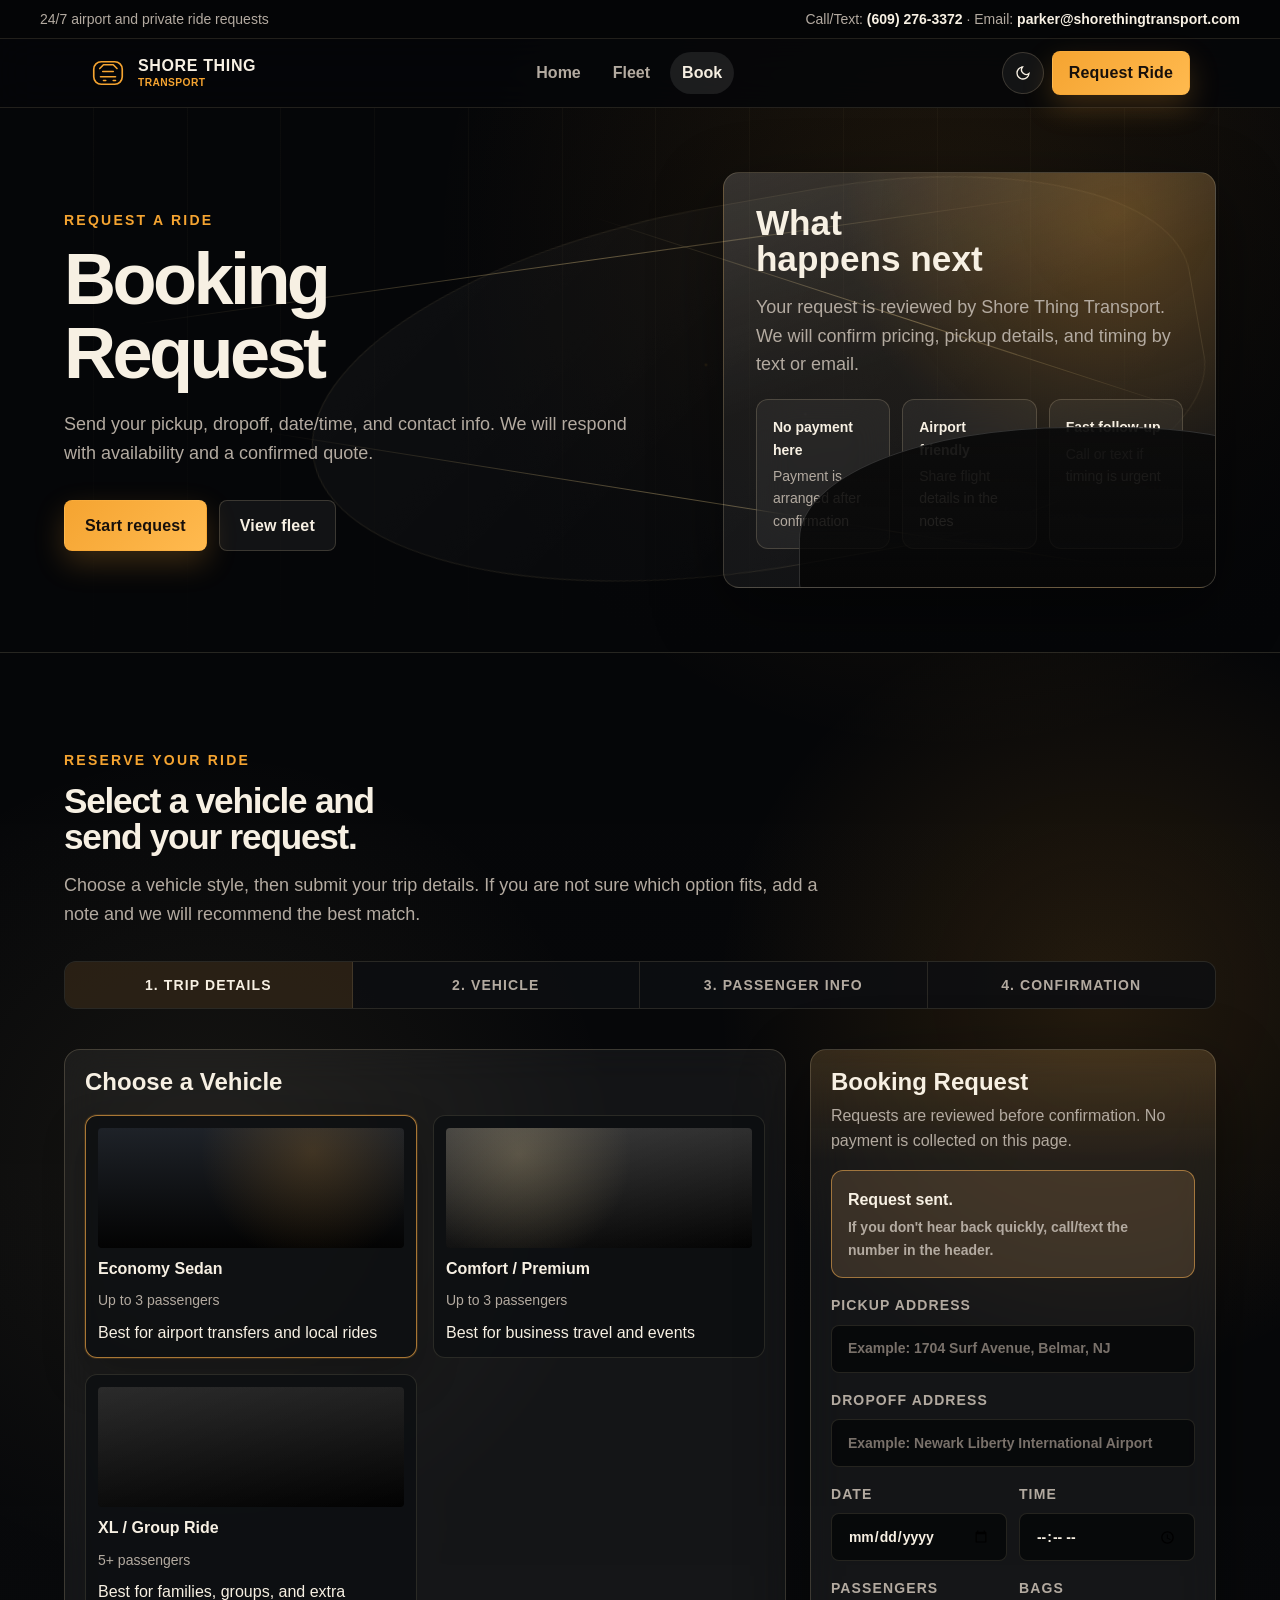
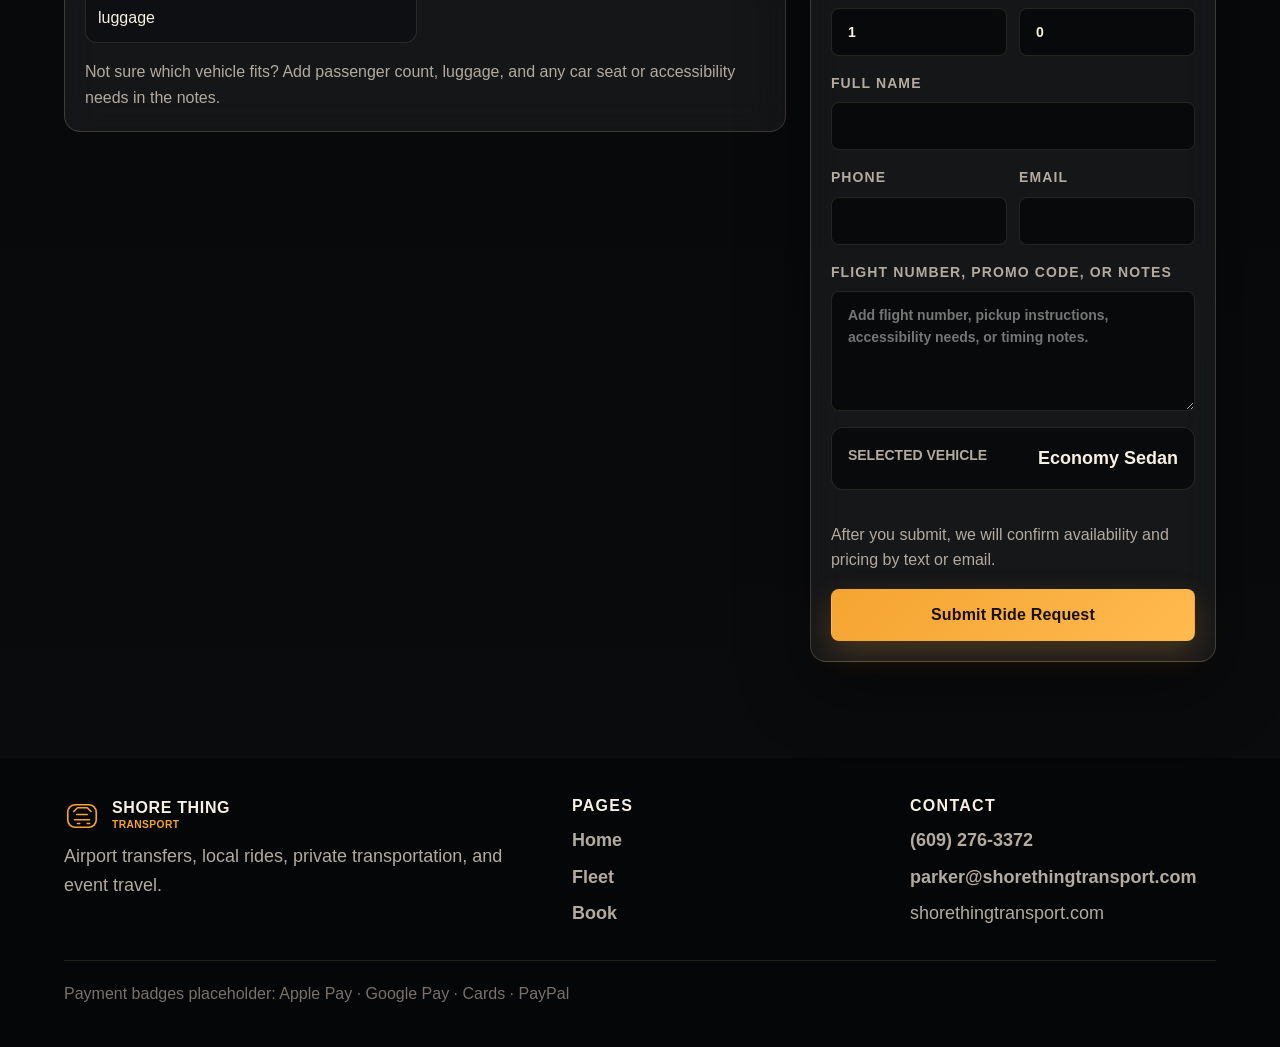
==== commit 89e80f13: "Polish booking page vehicle selection" ====
--- a/book.html
+++ b/book.html
@@ -3,13 +3,13 @@
   <head>
     <meta charset="utf-8" />
     <meta name="viewport" content="width=device-width, initial-scale=1" />
-    <title>Shore Thing Transport | Booking Request</title>
+    <title>Shore Thing Transport | Request a Ride</title>
     <meta
       name="description"
-      content="Booking request page template: vehicle selection + request form. Works as a clean static HTML intake page."
+      content="Request a ride for airport transfers, local transportation, and events. Submit your trip details and we will confirm pricing and availability."
     />
-    <meta property="og:title" content="Shore Thing Transport | Booking Request" />
-    <meta property="og:description" content="Request a ride with trip details and vehicle selection." />
+    <meta property="og:title" content="Shore Thing Transport | Request a Ride" />
+    <meta property="og:description" content="Submit your trip details and we will confirm pricing and availability." />
     <meta property="og:type" content="website" />
     <link rel="preconnect" href="https://api.fontshare.com" />
     <link
@@ -81,29 +81,28 @@
 
         <div class="hero-grid">
           <div class="hero-copy">
-            <p class="eyebrow">Booking request</p>
-            <h1 id="book-hero-title">A clean request form that feels like a real booking engine.</h1>
+            <p class="eyebrow">Request a ride</p>
+            <h1 id="book-hero-title">Booking Request</h1>
             <p class="hero-lede">
-              This page keeps the strongest ideas from your reference layout: vehicle-first selection, a clear step indicator,
-              and a high-contrast gold CTA. All text is real HTML (not baked into images).
+              Send your pickup, dropoff, date/time, and contact info. We will respond with availability and a confirmed quote.
             </p>
             <div class="hero-actions" aria-label="Primary actions">
               <a class="button button-primary" href="#reserve">Start request</a>
-              <a class="button button-secondary" href="fleet.html">Compare vehicles</a>
+              <a class="button button-secondary" href="fleet.html">View fleet</a>
             </div>
           </div>
 
           <aside class="hero-card" aria-label="Before you submit">
-            <h2>Request now, confirm later.</h2>
+            <h2>What happens next</h2>
             <p>
-              This form is for ride requests only. You can confirm pricing, timing, and payment manually, then add Stripe/PayPal
-              or a full booking engine later.
+              Your request is reviewed by Shore Thing Transport. We will confirm pricing, pickup details, and timing by text or
+              email.
             </p>
 
             <ul class="mini-benefits" role="list" aria-label="Highlights">
-              <li><strong>Simple intake</strong><span>Email + dashboard compatible</span></li>
-              <li><strong>Editable</strong><span>Pure HTML/CSS/JS</span></li>
-              <li><strong>Fast to deploy</strong><span>Vercel / Netlify / GitHub</span></li>
+              <li><strong>No payment here</strong><span>Payment is arranged after confirmation</span></li>
+              <li><strong>Airport friendly</strong><span>Share flight details in the notes</span></li>
+              <li><strong>Fast follow-up</strong><span>Call or text if timing is urgent</span></li>
             </ul>
           </aside>
         </div>
@@ -114,8 +113,8 @@
           <p class="eyebrow">Reserve your ride</p>
           <h2 id="reserve-title">Select a vehicle and send your request.</h2>
           <p>
-            The fare estimate is a simple placeholder calculator (base + per-mile). Replace the rates in the HTML attributes or
-            remove the estimate entirely.
+            Choose a vehicle style, then submit your trip details. If you are not sure which option fits, add a note and we will
+            recommend the best match.
           </p>
         </div>
 
@@ -126,54 +125,35 @@
           <div class="step">4. Confirmation</div>
         </div>
 
-        <div class="tabs" aria-label="Trip type tabs">
-          <button class="tab active" type="button" aria-pressed="true">Distance</button>
-          <button class="tab" type="button" aria-pressed="false">Hourly</button>
-        </div>
-
         <div class="booking-grid">
           <div class="vehicle-panel" aria-labelledby="vehicles-title">
-            <h3 id="vehicles-title">Select Your Vehicle</h3>
+            <h3 id="vehicles-title">Choose a Vehicle</h3>
 
             <div class="vehicle-grid">
-              <button
-                class="vehicle-card is-selected"
-                type="button"
-                data-vehicle="Economy Sedan"
-                data-base="35"
-                data-mile="3.75"
-              >
-                <span class="vehicle-image image-escalade" aria-hidden="true"></span>
+              <button class="vehicle-card is-selected" type="button" data-vehicle="Economy Sedan" aria-pressed="true">
+                <span class="vehicle-image image-sedan" aria-hidden="true"></span>
                 <strong>Economy Sedan</strong>
                 <small>Up to 3 passengers</small>
-                <span>Example rate: $35 base + $3.75/mi</span>
+                <span>Best for airport transfers and local rides</span>
               </button>
 
-              <button class="vehicle-card" type="button" data-vehicle="Comfort / Premium" data-base="45" data-mile="4.50">
+              <button class="vehicle-card" type="button" data-vehicle="Comfort / Premium" aria-pressed="false">
                 <span class="vehicle-image image-suburban" aria-hidden="true"></span>
                 <strong>Comfort / Premium</strong>
                 <small>Up to 3 passengers</small>
-                <span>Example rate: $45 base + $4.50/mi</span>
+                <span>Best for business travel and events</span>
               </button>
 
-              <button class="vehicle-card" type="button" data-vehicle="XL / Group Ride" data-base="55" data-mile="5.25">
+              <button class="vehicle-card" type="button" data-vehicle="XL / Group Ride" aria-pressed="false">
                 <span class="vehicle-image image-premium" aria-hidden="true"></span>
                 <strong>XL / Group Ride</strong>
                 <small>5+ passengers</small>
-                <span>Example rate: $55 base + $5.25/mi</span>
+                <span>Best for families, groups, and extra luggage</span>
               </button>
-
-              <button class="vehicle-card" type="button" data-vehicle="Hourly (By Request)" data-base="95" data-mile="0">
-                <span class="vehicle-image image-sedan" aria-hidden="true"></span>
-                <strong>Hourly (By Request)</strong>
-                <small>Reserve by the hour</small>
-                <span>Example rate: $95/hour (edit)</span>
-              </button>
             </div>
 
             <p class="booking-note">
-              Want real images here? Replace the gradient blocks with <code>&lt;img&gt;</code> tags or set backgrounds in
-              <code>styles.css</code>.
+              Not sure which vehicle fits? Add passenger count, luggage, and any car seat or accessibility needs in the notes.
             </p>
           </div>
 
@@ -195,9 +175,11 @@
               </label>
             </p>
 
+            <input type="hidden" name="vehicle" data-selected-vehicle-input value="Economy Sedan" />
+
             <div class="form-header">
               <h3 id="form-title">Booking Request</h3>
-              <p>Requests are reviewed before confirmation. No payment collected on this page.</p>
+              <p>Requests are reviewed before confirmation. No payment is collected on this page.</p>
             </div>
 
             <div class="inline-alert" data-success-message hidden>
@@ -218,7 +200,13 @@
 
             <label>
               Dropoff address
-              <input type="text" name="dropoff" placeholder="Example: Newark Liberty International Airport" required />
+              <input
+                type="text"
+                name="dropoff"
+                placeholder="Example: Newark Liberty International Airport"
+                autocomplete="street-address"
+                required
+              />
             </label>
 
             <div class="form-row">
@@ -238,19 +226,8 @@
                 <input type="number" name="passengers" min="1" max="14" value="1" required />
               </label>
               <label>
-                Approx. miles
-                <input type="number" name="miles" min="1" max="300" value="20" data-mile-input />
-              </label>
-            </div>
-
-            <div class="form-row">
-              <label>
                 Bags
                 <input type="number" name="bags" min="0" max="20" value="0" />
-              </label>
-              <label>
-                Vehicle choice
-                <input type="text" name="vehicle" data-selected-vehicle-input readonly />
               </label>
             </div>
 
@@ -282,43 +259,12 @@
             <div class="estimate-box" aria-live="polite">
               <span>Selected vehicle</span>
               <strong data-selected-vehicle>Economy Sedan</strong>
-              <span>Estimated fare</span>
-              <strong data-estimate>$110.00</strong>
-            </div>
-
-            <p class="form-fineprint">
-              This estimate is a placeholder. Edit rates in <code>book.html</code> (the <code>data-base</code> and
-              <code>data-mile</code> attributes) or remove the estimate box.
-            </p>
+            </div>
+
+            <p class="form-fineprint">After you submit, we will confirm availability and pricing by text or email.</p>
 
             <button class="button button-primary button-full" type="submit">Submit Ride Request</button>
           </form>
-        </div>
-      </section>
-
-      <section class="section proof-section" aria-labelledby="why-title">
-        <div class="section-heading">
-          <p class="eyebrow">Why this layout works</p>
-          <h2 id="why-title">Keep the good. Refine the awkward.</h2>
-        </div>
-
-        <div class="proof-grid">
-          <article>
-            <strong>Keep: vehicle-first selection</strong>
-            <p>The cards make the service feel real before the customer fills out the form.</p>
-          </article>
-          <article>
-            <strong>Keep: gold CTA buttons</strong>
-            <p>High-contrast booking buttons increase clarity and reduce hesitation.</p>
-          </article>
-          <article>
-            <strong>Refine: overly &quot;luxury&quot; wording</strong>
-            <p>Use direct language: reliable, on-time, private, confirmed.</p>
-          </article>
-          <article>
-            <strong>Refine: pricing promises</strong>
-            <p>If you don't offer fixed rates yet, say &quot;Estimate available before confirmation.&quot;</p>
-          </article>
         </div>
       </section>
     </main>
@@ -337,7 +283,7 @@
               <small>Transport</small>
             </span>
           </div>
-          <p>Transferable HTML5 site template for private transportation businesses.</p>
+          <p>Airport transfers, local rides, private transportation, and event travel.</p>
         </div>
         <div>
           <h2 class="footer-title">Pages</h2>
--- a/styles.css
+++ b/styles.css
@@ -896,12 +896,19 @@
   color: var(--color-text);
   text-align: left;
   background: color-mix(in oklab, var(--color-surface) 80%, transparent);
+  cursor: pointer;
+  transition: border-color var(--transition-interactive), box-shadow var(--transition-interactive);
 }
 
 .vehicle-card:hover,
 .vehicle-card.is-selected {
   border-color: color-mix(in oklab, var(--color-primary) 60%, var(--color-border));
   box-shadow: 0 0 0 1px rgba(245, 164, 49, 0.13), 0 18px 42px rgba(0, 0, 0, 0.25);
+}
+
+.vehicle-card:focus-visible {
+  outline: 2px solid color-mix(in oklab, var(--color-primary) 70%, white 10%);
+  outline-offset: 3px;
 }
 
 .vehicle-image {
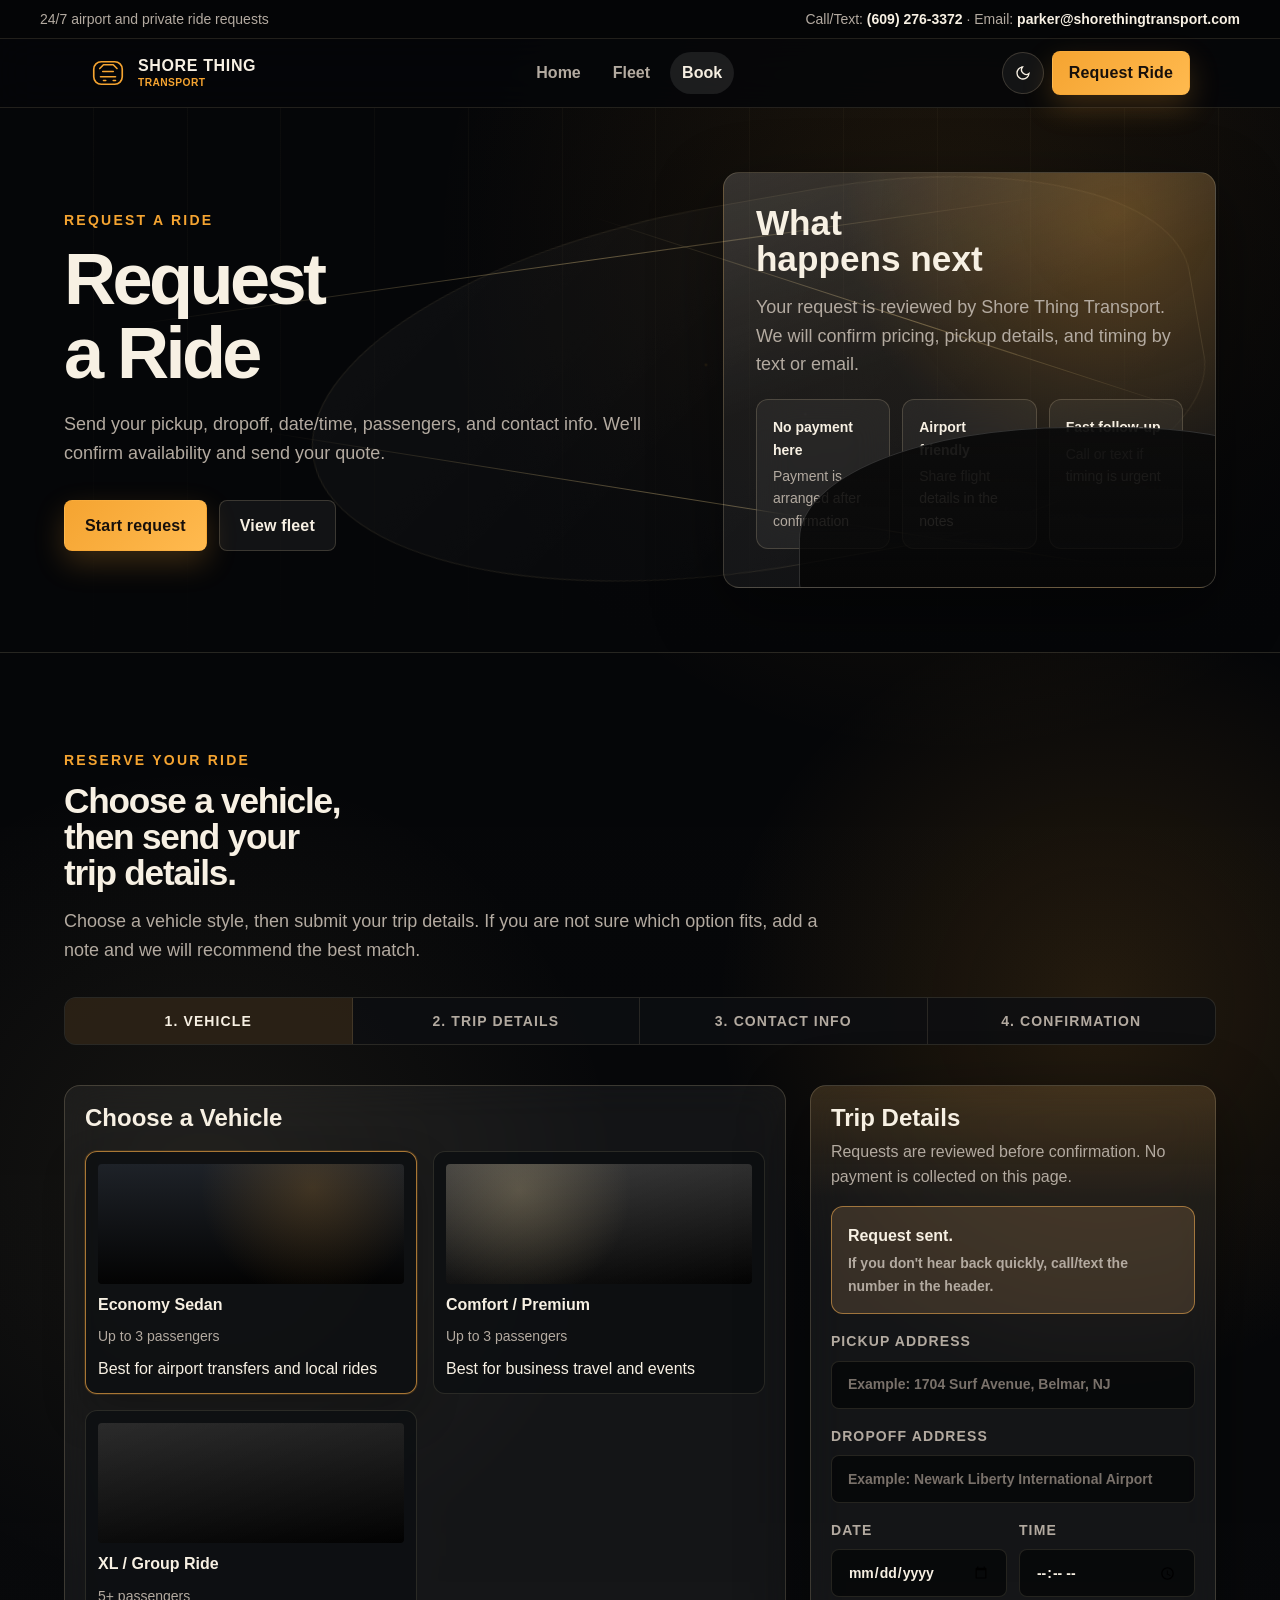
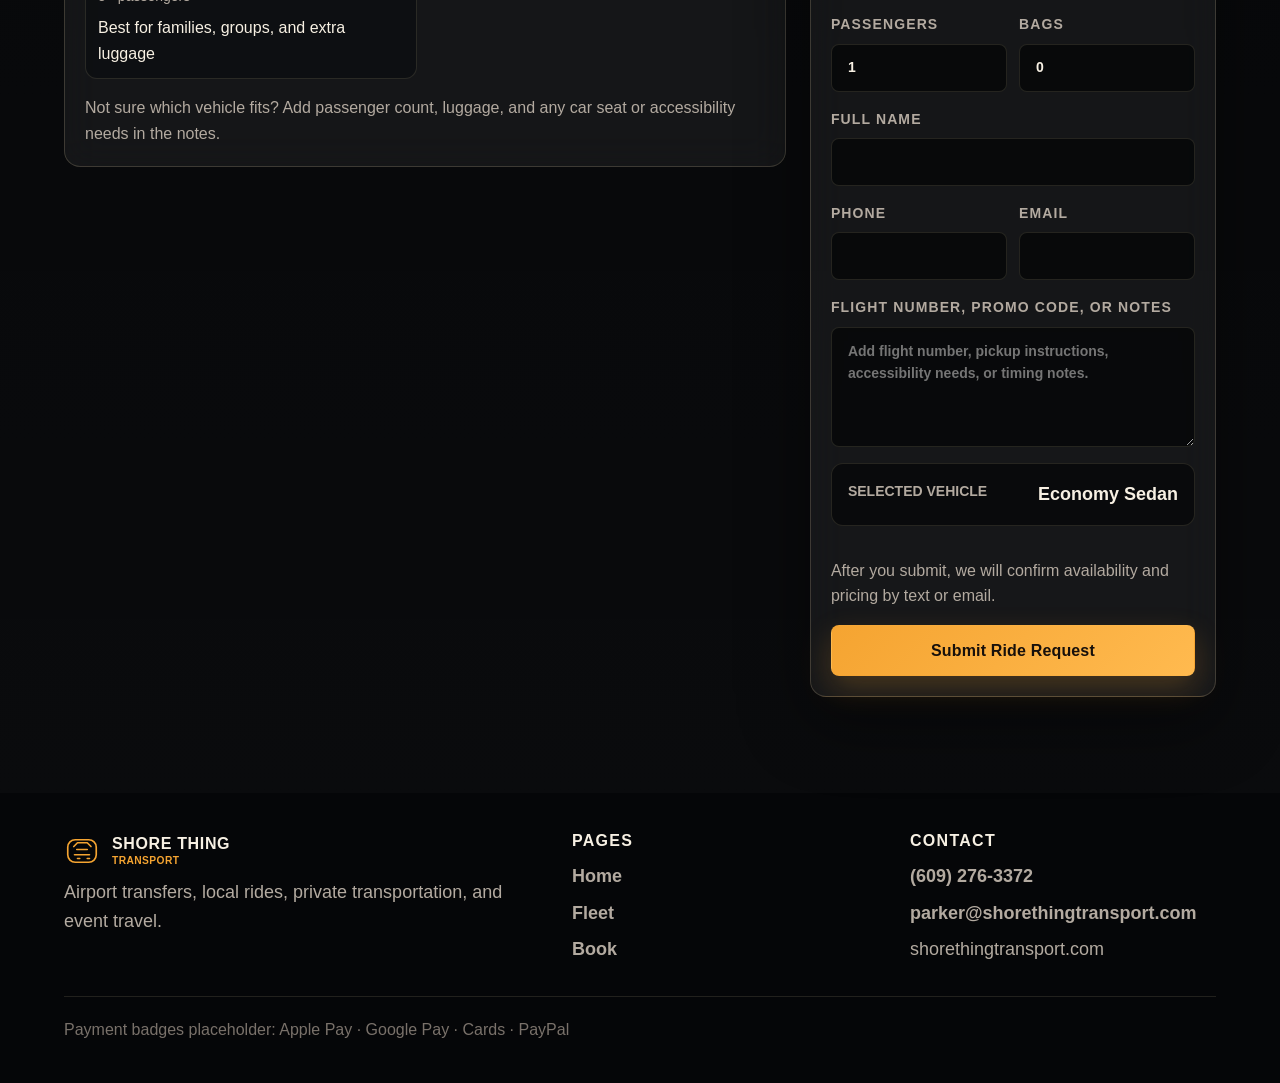
==== commit d7bf0bc5: "Polish booking page headings and form flow" ====
--- a/book.html
+++ b/book.html
@@ -82,9 +82,9 @@
         <div class="hero-grid">
           <div class="hero-copy">
             <p class="eyebrow">Request a ride</p>
-            <h1 id="book-hero-title">Booking Request</h1>
+            <h1 id="book-hero-title">Request a Ride</h1>
             <p class="hero-lede">
-              Send your pickup, dropoff, date/time, and contact info. We will respond with availability and a confirmed quote.
+              Send your pickup, dropoff, date/time, passengers, and contact info. We'll confirm availability and send your quote.
             </p>
             <div class="hero-actions" aria-label="Primary actions">
               <a class="button button-primary" href="#reserve">Start request</a>
@@ -111,7 +111,7 @@
       <section class="section booking-section" id="reserve" aria-labelledby="reserve-title">
         <div class="section-heading">
           <p class="eyebrow">Reserve your ride</p>
-          <h2 id="reserve-title">Select a vehicle and send your request.</h2>
+          <h2 id="reserve-title">Choose a vehicle, then send your trip details.</h2>
           <p>
             Choose a vehicle style, then submit your trip details. If you are not sure which option fits, add a note and we will
             recommend the best match.
@@ -119,9 +119,9 @@
         </div>
 
         <div class="steps" aria-label="Booking process steps">
-          <div class="step active">1. Trip details</div>
-          <div class="step">2. Vehicle</div>
-          <div class="step">3. Passenger info</div>
+          <div class="step active">1. Vehicle</div>
+          <div class="step">2. Trip details</div>
+          <div class="step">3. Contact info</div>
           <div class="step">4. Confirmation</div>
         </div>
 
@@ -161,7 +161,7 @@
             class="booking-form"
             name="booking-request"
             method="POST"
-            action="book.html?success=1"
+            action="/book.html?success=1"
             data-netlify="true"
             data-netlify-honeypot="bot-field"
             aria-labelledby="form-title"
@@ -178,7 +178,7 @@
             <input type="hidden" name="vehicle" data-selected-vehicle-input value="Economy Sedan" />
 
             <div class="form-header">
-              <h3 id="form-title">Booking Request</h3>
+              <h3 id="form-title">Trip Details</h3>
               <p>Requests are reviewed before confirmation. No payment is collected on this page.</p>
             </div>
 
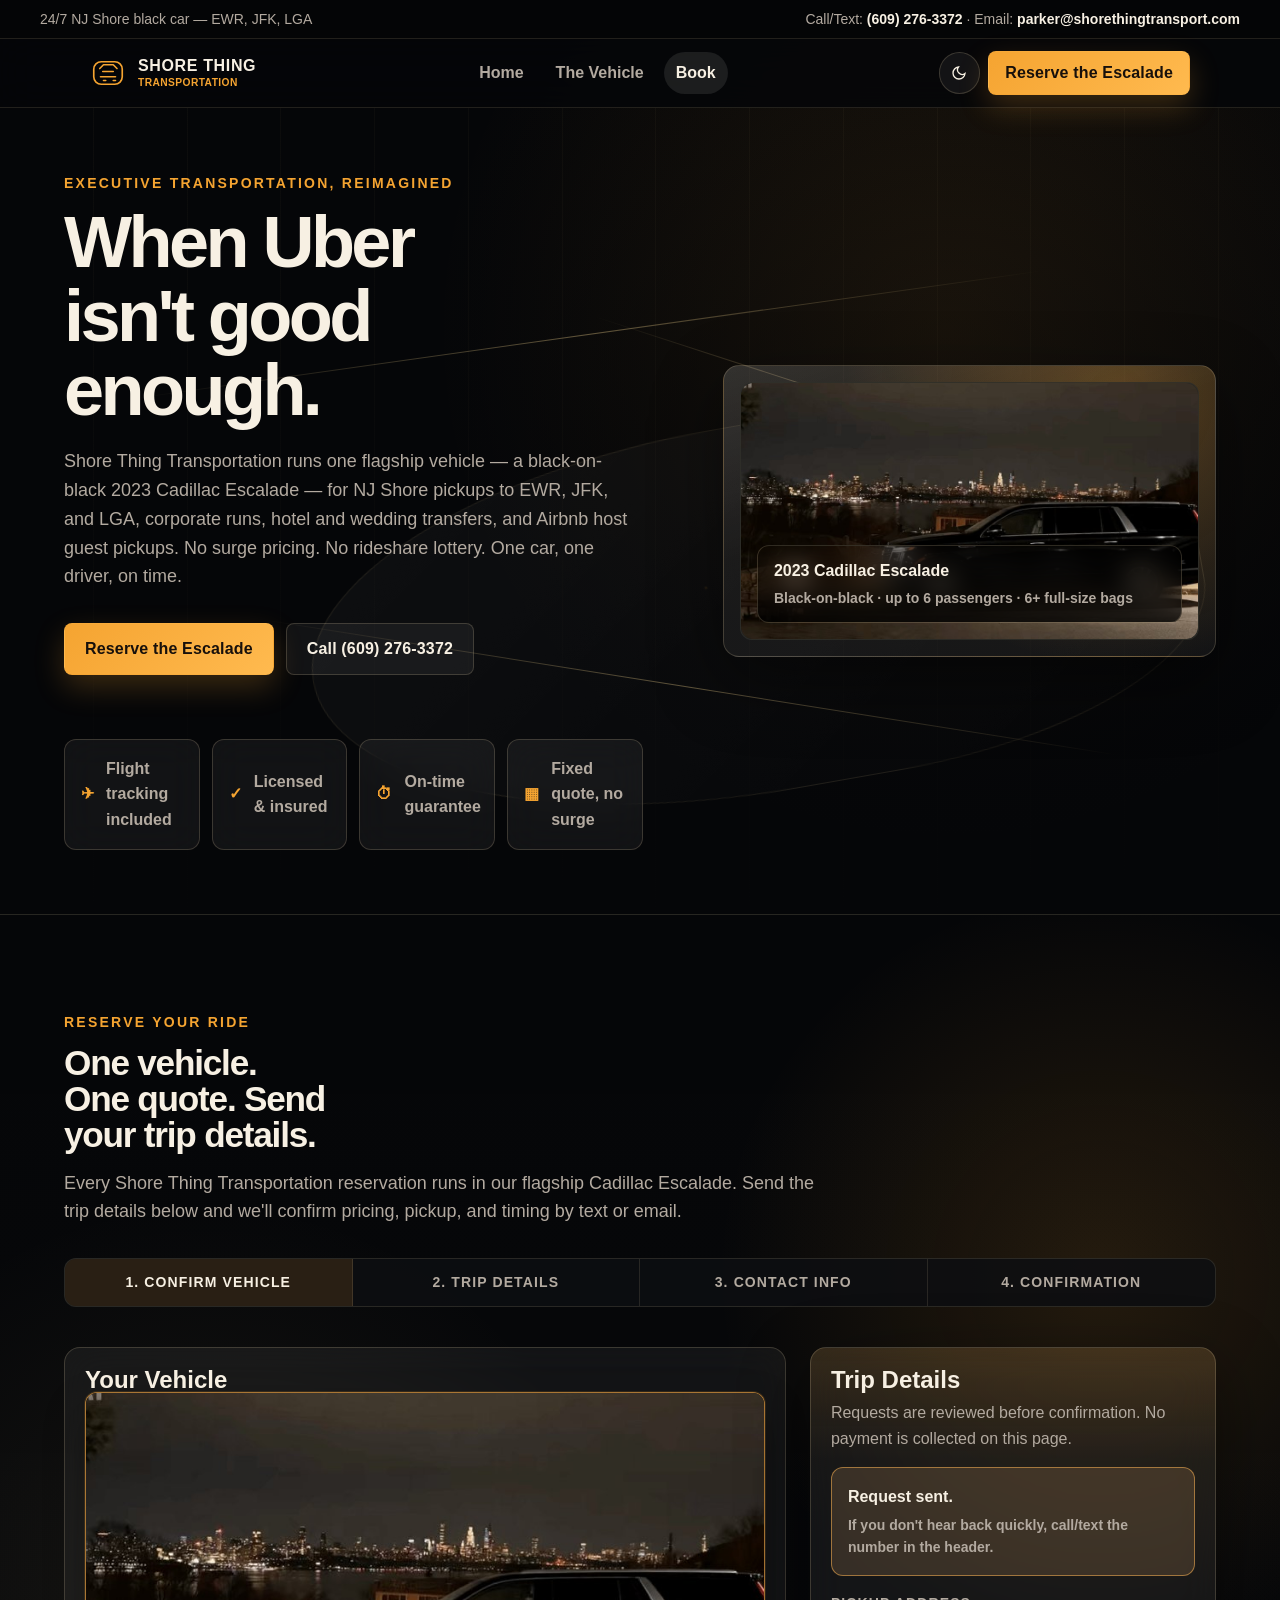
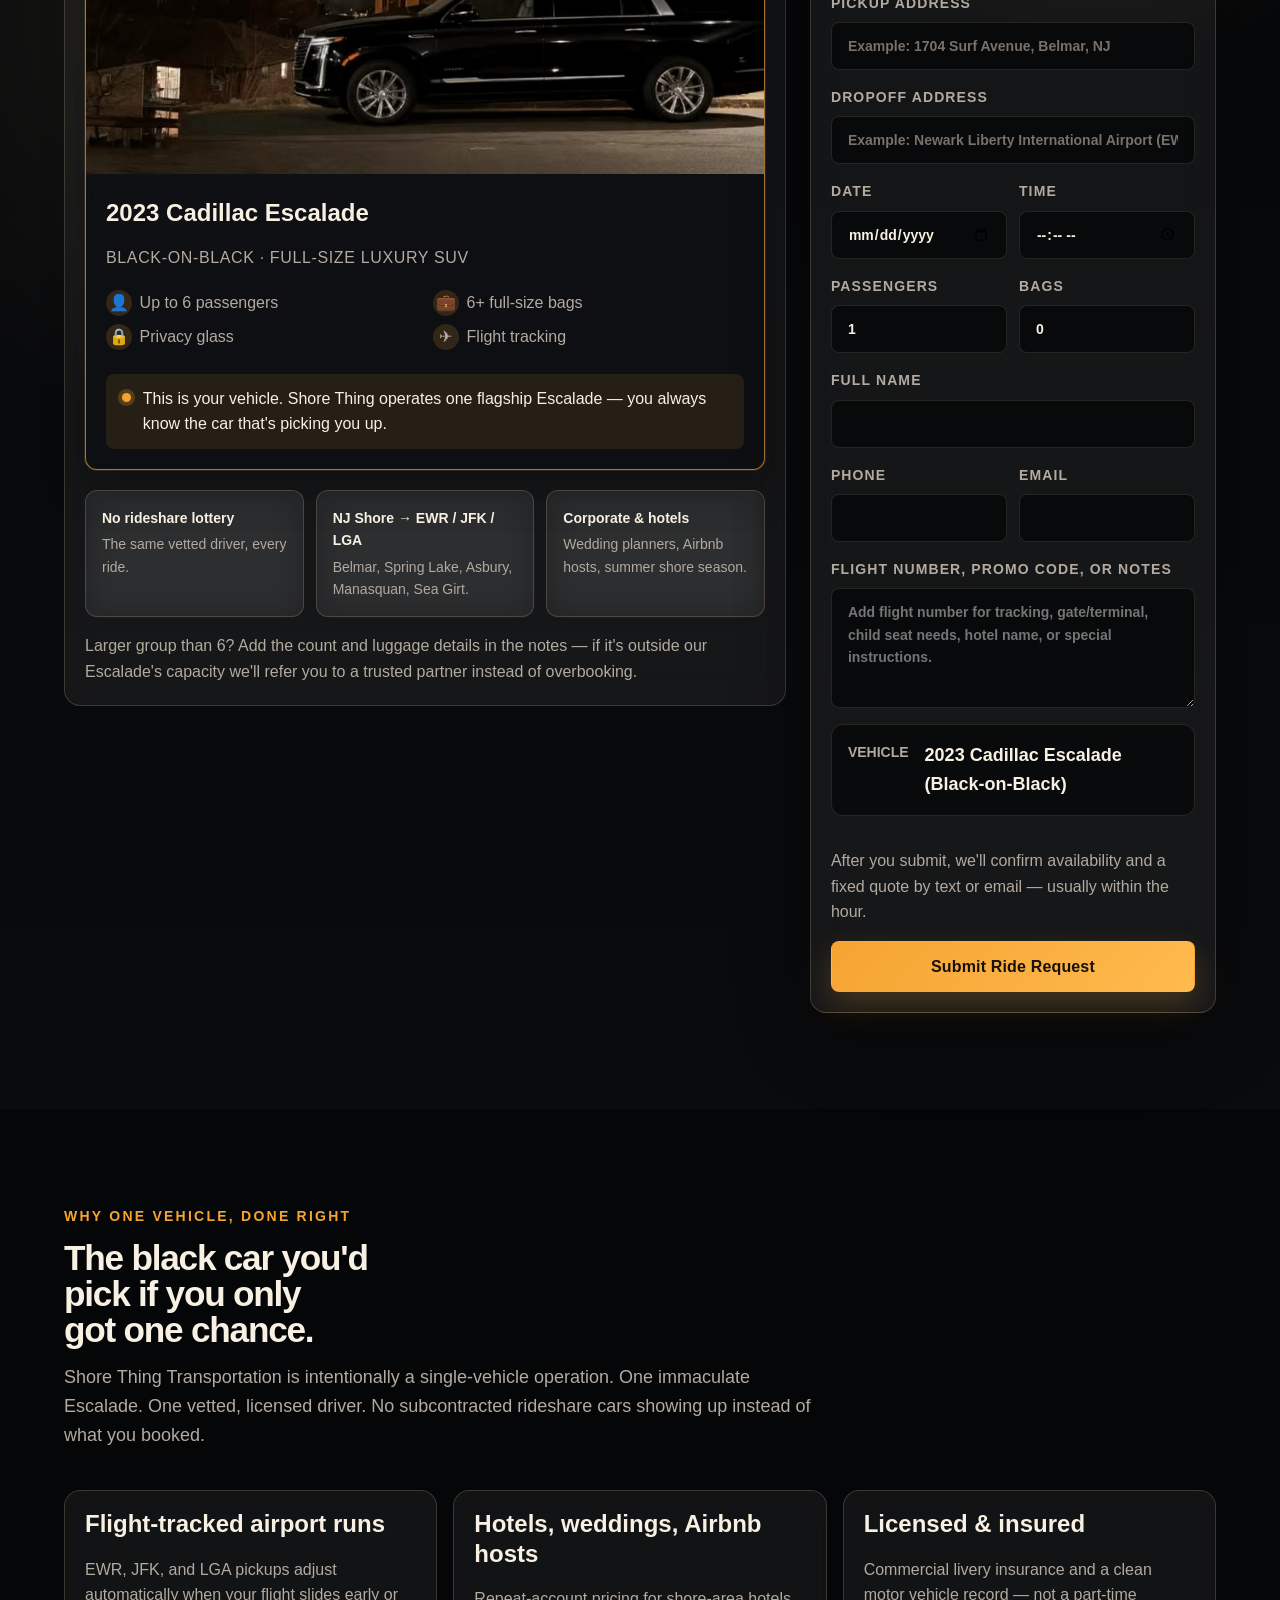
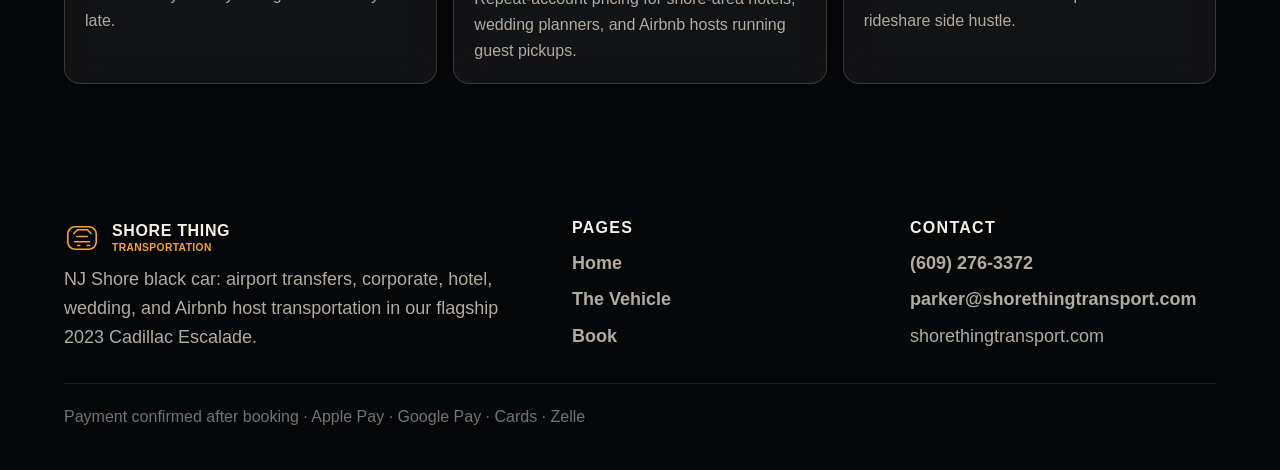
==== commit 1daed0d5: "Refocus booking on flagship 2023 Cadillac Escalade Shore Thing Transportation is a single-vehicle op" ====
--- a/book.html
+++ b/book.html
@@ -3,14 +3,18 @@
   <head>
     <meta charset="utf-8" />
     <meta name="viewport" content="width=device-width, initial-scale=1" />
-    <title>Shore Thing Transport | Request a Ride</title>
+    <title>Shore Thing Transportation | Book the Black-on-Black Cadillac Escalade</title>
     <meta
       name="description"
-      content="Request a ride for airport transfers, local transportation, and events. Submit your trip details and we will confirm pricing and availability."
+      content="Reserve Shore Thing Transportation's flagship 2023 Cadillac Escalade for NJ Shore to EWR, JFK, and LGA airport transfers, corporate, hotel, wedding, and Airbnb host transportation. Licensed, insured, flight-tracked."
     />
-    <meta property="og:title" content="Shore Thing Transport | Request a Ride" />
-    <meta property="og:description" content="Submit your trip details and we will confirm pricing and availability." />
+    <meta property="og:title" content="Shore Thing Transportation | Book the Cadillac Escalade" />
+    <meta
+      property="og:description"
+      content="One flagship vehicle. Black-on-black 2023 Cadillac Escalade. NJ Shore to EWR, JFK, LGA. Licensed, insured, flight-tracked."
+    />
     <meta property="og:type" content="website" />
+    <meta property="og:image" content="escalade-hero.jpg" />
     <link rel="preconnect" href="https://api.fontshare.com" />
     <link
       href="https://api.fontshare.com/v2/css?f[]=cabinet-grotesk@500,700,800&f[]=satoshi@400,500,700&display=swap"
@@ -23,7 +27,7 @@
     <a class="skip-link" href="#main">Skip to main content</a>
 
     <div class="topbar" aria-label="Quick contact">
-      <div>24/7 airport and private ride requests</div>
+      <div>24/7 NJ Shore black car &mdash; EWR, JFK, LGA</div>
       <div>
         Call/Text:
         <a href="tel:+16092763372">(609) 276-3372</a>
@@ -35,7 +39,7 @@
 
     <header class="site-header" aria-label="Primary navigation">
       <div class="header-inner">
-        <a class="brand" href="index.html" aria-label="Shore Thing Transport home">
+        <a class="brand" href="index.html" aria-label="Shore Thing Transportation home">
           <svg class="brand-mark" viewBox="0 0 48 48" aria-hidden="true">
             <rect x="5" y="9" width="38" height="30" rx="10"></rect>
             <path d="M14 29h20M17 22h14M18 34h3M31 34h3"></path>
@@ -43,7 +47,7 @@
           </svg>
           <span>
             <strong>Shore Thing</strong>
-            <small>Transport</small>
+            <small>Transportation</small>
           </span>
         </a>
 
@@ -60,19 +64,19 @@
 
         <nav class="nav-links" id="primary-nav" aria-label="Site pages" data-nav-links>
           <a href="index.html">Home</a>
-          <a href="fleet.html">Fleet</a>
+          <a href="fleet.html">The Vehicle</a>
           <a href="book.html" aria-current="page">Book</a>
         </nav>
 
         <div class="header-actions">
           <button class="theme-toggle" type="button" data-theme-toggle aria-label="Switch color theme"></button>
-          <a class="button button-small button-primary" href="#reserve">Request Ride</a>
+          <a class="button button-small button-primary" href="#reserve">Reserve the Escalade</a>
         </div>
       </div>
     </header>
 
     <main id="main">
-      <section class="hero hero-compact" aria-labelledby="book-hero-title">
+      <section class="hero hero-compact hero-escalade" aria-labelledby="book-hero-title">
         <div class="hero-background" aria-hidden="true">
           <span class="map-line line-one"></span>
           <span class="map-line line-two"></span>
@@ -81,29 +85,40 @@
 
         <div class="hero-grid">
           <div class="hero-copy">
-            <p class="eyebrow">Request a ride</p>
-            <h1 id="book-hero-title">Request a Ride</h1>
+            <p class="eyebrow">Executive transportation, reimagined</p>
+            <h1 id="book-hero-title">When Uber isn't good enough.</h1>
             <p class="hero-lede">
-              Send your pickup, dropoff, date/time, passengers, and contact info. We'll confirm availability and send your quote.
+              Shore Thing Transportation runs one flagship vehicle &mdash; a black-on-black 2023 Cadillac Escalade &mdash;
+              for NJ Shore pickups to EWR, JFK, and LGA, corporate runs, hotel and wedding transfers, and Airbnb host
+              guest pickups. No surge pricing. No rideshare lottery. One car, one driver, on time.
             </p>
             <div class="hero-actions" aria-label="Primary actions">
-              <a class="button button-primary" href="#reserve">Start request</a>
-              <a class="button button-secondary" href="fleet.html">View fleet</a>
-            </div>
+              <a class="button button-primary" href="#reserve">Reserve the Escalade</a>
+              <a class="button button-secondary" href="tel:+16092763372">Call (609) 276-3372</a>
+            </div>
+
+            <ul class="trust-strip" role="list" aria-label="Service guarantees">
+              <li><span class="icon" aria-hidden="true">&#9992;</span>Flight tracking included</li>
+              <li><span class="icon" aria-hidden="true">&#10003;</span>Licensed &amp; insured</li>
+              <li><span class="icon" aria-hidden="true">&#9201;</span>On-time guarantee</li>
+              <li><span class="icon" aria-hidden="true">&#9638;</span>Fixed quote, no surge</li>
+            </ul>
           </div>
 
-          <aside class="hero-card" aria-label="Before you submit">
-            <h2>What happens next</h2>
-            <p>
-              Your request is reviewed by Shore Thing Transport. We will confirm pricing, pickup details, and timing by text or
-              email.
-            </p>
-
-            <ul class="mini-benefits" role="list" aria-label="Highlights">
-              <li><strong>No payment here</strong><span>Payment is arranged after confirmation</span></li>
-              <li><strong>Airport friendly</strong><span>Share flight details in the notes</span></li>
-              <li><strong>Fast follow-up</strong><span>Call or text if timing is urgent</span></li>
-            </ul>
+          <aside class="hero-card hero-media" aria-label="Cadillac Escalade against the NYC skyline">
+            <figure class="media-frame">
+              <img
+                src="escalade-hero.jpg"
+                alt="Black-on-black 2023 Cadillac Escalade parked at night with the NYC skyline in the background."
+                width="1138"
+                height="565"
+                loading="eager"
+              />
+              <figcaption class="media-overlay">
+                <strong>2023 Cadillac Escalade</strong>
+                <span>Black-on-black &middot; up to 6 passengers &middot; 6+ full-size bags</span>
+              </figcaption>
+            </figure>
           </aside>
         </div>
       </section>
@@ -111,15 +126,15 @@
       <section class="section booking-section" id="reserve" aria-labelledby="reserve-title">
         <div class="section-heading">
           <p class="eyebrow">Reserve your ride</p>
-          <h2 id="reserve-title">Choose a vehicle, then send your trip details.</h2>
+          <h2 id="reserve-title">One vehicle. One quote. Send your trip details.</h2>
           <p>
-            Choose a vehicle style, then submit your trip details. If you are not sure which option fits, add a note and we will
-            recommend the best match.
+            Every Shore Thing Transportation reservation runs in our flagship Cadillac Escalade. Send the trip details
+            below and we'll confirm pricing, pickup, and timing by text or email.
           </p>
         </div>
 
         <div class="steps" aria-label="Booking process steps">
-          <div class="step active">1. Vehicle</div>
+          <div class="step active">1. Confirm vehicle</div>
           <div class="step">2. Trip details</div>
           <div class="step">3. Contact info</div>
           <div class="step">4. Confirmation</div>
@@ -127,33 +142,44 @@
 
         <div class="booking-grid">
           <div class="vehicle-panel" aria-labelledby="vehicles-title">
-            <h3 id="vehicles-title">Choose a Vehicle</h3>
-
-            <div class="vehicle-grid">
-              <button class="vehicle-card is-selected" type="button" data-vehicle="Economy Sedan" aria-pressed="true">
-                <span class="vehicle-image image-sedan" aria-hidden="true"></span>
-                <strong>Economy Sedan</strong>
-                <small>Up to 3 passengers</small>
-                <span>Best for airport transfers and local rides</span>
-              </button>
-
-              <button class="vehicle-card" type="button" data-vehicle="Comfort / Premium" aria-pressed="false">
-                <span class="vehicle-image image-suburban" aria-hidden="true"></span>
-                <strong>Comfort / Premium</strong>
-                <small>Up to 3 passengers</small>
-                <span>Best for business travel and events</span>
-              </button>
-
-              <button class="vehicle-card" type="button" data-vehicle="XL / Group Ride" aria-pressed="false">
-                <span class="vehicle-image image-premium" aria-hidden="true"></span>
-                <strong>XL / Group Ride</strong>
-                <small>5+ passengers</small>
-                <span>Best for families, groups, and extra luggage</span>
-              </button>
-            </div>
+            <h3 id="vehicles-title">Your Vehicle</h3>
+
+            <article class="vehicle-card vehicle-card-feature is-selected" aria-label="2023 Cadillac Escalade, the only Shore Thing Transportation vehicle">
+              <figure class="vehicle-photo">
+                <img
+                  src="escalade-vehicle.jpg"
+                  alt="Side profile of the black-on-black 2023 Cadillac Escalade with the NYC skyline behind it."
+                  width="900"
+                  height="450"
+                  loading="lazy"
+                />
+              </figure>
+              <div class="vehicle-card-body">
+                <strong>2023 Cadillac Escalade</strong>
+                <small>Black-on-black &middot; full-size luxury SUV</small>
+                <ul class="vehicle-specs" role="list">
+                  <li><span aria-hidden="true">&#128100;</span>Up to 6 passengers</li>
+                  <li><span aria-hidden="true">&#128188;</span>6+ full-size bags</li>
+                  <li><span aria-hidden="true">&#128274;</span>Privacy glass</li>
+                  <li><span aria-hidden="true">&#9992;</span>Flight tracking</li>
+                </ul>
+                <p class="vehicle-confirm">
+                  <span class="vehicle-confirm-dot" aria-hidden="true"></span>
+                  This is your vehicle. Shore Thing operates one flagship Escalade &mdash; you always know the car that's
+                  picking you up.
+                </p>
+              </div>
+            </article>
+
+            <ul class="mini-benefits" role="list" aria-label="Why book the Escalade">
+              <li><strong>No rideshare lottery</strong><span>The same vetted driver, every ride.</span></li>
+              <li><strong>NJ Shore &rarr; EWR / JFK / LGA</strong><span>Belmar, Spring Lake, Asbury, Manasquan, Sea Girt.</span></li>
+              <li><strong>Corporate &amp; hotels</strong><span>Wedding planners, Airbnb hosts, summer shore season.</span></li>
+            </ul>
 
             <p class="booking-note">
-              Not sure which vehicle fits? Add passenger count, luggage, and any car seat or accessibility needs in the notes.
+              Larger group than 6? Add the count and luggage details in the notes &mdash; if it's outside our Escalade's
+              capacity we'll refer you to a trusted partner instead of overbooking.
             </p>
           </div>
 
@@ -175,7 +201,7 @@
               </label>
             </p>
 
-            <input type="hidden" name="vehicle" data-selected-vehicle-input value="Economy Sedan" />
+            <input type="hidden" name="vehicle" data-selected-vehicle-input value="2023 Cadillac Escalade (Black-on-Black)" />
 
             <div class="form-header">
               <h3 id="form-title">Trip Details</h3>
@@ -203,7 +229,7 @@
               <input
                 type="text"
                 name="dropoff"
-                placeholder="Example: Newark Liberty International Airport"
+                placeholder="Example: Newark Liberty International Airport (EWR)"
                 autocomplete="street-address"
                 required
               />
@@ -223,11 +249,11 @@
             <div class="form-row">
               <label>
                 Passengers
-                <input type="number" name="passengers" min="1" max="14" value="1" required />
+                <input type="number" name="passengers" min="1" max="6" value="1" required />
               </label>
               <label>
                 Bags
-                <input type="number" name="bags" min="0" max="20" value="0" />
+                <input type="number" name="bags" min="0" max="8" value="0" />
               </label>
             </div>
 
@@ -252,19 +278,45 @@
               <textarea
                 name="notes"
                 rows="4"
-                placeholder="Add flight number, pickup instructions, accessibility needs, or timing notes."
+                placeholder="Add flight number for tracking, gate/terminal, child seat needs, hotel name, or special instructions."
               ></textarea>
             </label>
 
             <div class="estimate-box" aria-live="polite">
-              <span>Selected vehicle</span>
-              <strong data-selected-vehicle>Economy Sedan</strong>
-            </div>
-
-            <p class="form-fineprint">After you submit, we will confirm availability and pricing by text or email.</p>
+              <span>Vehicle</span>
+              <strong data-selected-vehicle>2023 Cadillac Escalade (Black-on-Black)</strong>
+            </div>
+
+            <p class="form-fineprint">After you submit, we'll confirm availability and a fixed quote by text or email &mdash; usually within the hour.</p>
 
             <button class="button button-primary button-full" type="submit">Submit Ride Request</button>
           </form>
+        </div>
+      </section>
+
+      <section class="section proof-section" aria-labelledby="trust-title">
+        <div class="section-heading">
+          <p class="eyebrow">Why one vehicle, done right</p>
+          <h2 id="trust-title">The black car you'd pick if you only got one chance.</h2>
+          <p>
+            Shore Thing Transportation is intentionally a single-vehicle operation. One immaculate Escalade. One vetted,
+            licensed driver. No subcontracted rideshare cars showing up instead of what you booked.
+          </p>
+        </div>
+
+        <div class="proof-grid proof-grid-3">
+          <article>
+            <strong>Flight-tracked airport runs</strong>
+            <p>EWR, JFK, and LGA pickups adjust automatically when your flight slides early or late.</p>
+          </article>
+          <article>
+            <strong>Hotels, weddings, Airbnb hosts</strong>
+            <p>Repeat-account pricing for shore-area hotels, wedding planners, and Airbnb hosts running guest pickups.</p>
+          </article>
+          <article>
+            <strong>Licensed &amp; insured</strong>
+            <p>Commercial livery insurance and a clean motor vehicle record &mdash; not a part-time rideshare side hustle.</p>
+          </article>
         </div>
       </section>
     </main>
@@ -280,16 +332,16 @@
             </svg>
             <span>
               <strong>Shore Thing</strong>
-              <small>Transport</small>
+              <small>Transportation</small>
             </span>
           </div>
-          <p>Airport transfers, local rides, private transportation, and event travel.</p>
+          <p>NJ Shore black car: airport transfers, corporate, hotel, wedding, and Airbnb host transportation in our flagship 2023 Cadillac Escalade.</p>
         </div>
         <div>
           <h2 class="footer-title">Pages</h2>
           <ul class="footer-links" role="list">
             <li><a href="index.html">Home</a></li>
-            <li><a href="fleet.html">Fleet</a></li>
+            <li><a href="fleet.html">The Vehicle</a></li>
             <li><a href="book.html" aria-current="page">Book</a></li>
           </ul>
         </div>
@@ -303,7 +355,7 @@
         </div>
       </div>
       <div class="footer-bottom">
-        <span>Payment badges placeholder: Apple Pay &middot; Google Pay &middot; Cards &middot; PayPal</span>
+        <span>Payment confirmed after booking &middot; Apple Pay &middot; Google Pay &middot; Cards &middot; Zelle</span>
       </div>
     </footer>
   </body>
--- a/styles.css
+++ b/styles.css
@@ -1304,3 +1304,144 @@
     transition-duration: 0.01ms !important;
   }
 }
+
+/* --- Single-vehicle Escalade booking card --- */
+.vehicle-card-feature {
+  display: grid;
+  gap: 0;
+  padding: 0;
+  cursor: default;
+  overflow: hidden;
+  border-color: color-mix(in oklab, var(--color-primary) 55%, var(--color-border));
+  background:
+    linear-gradient(180deg, rgba(245, 164, 49, 0.08), transparent 8rem),
+    color-mix(in oklab, var(--color-surface) 86%, transparent);
+}
+
+.vehicle-card-feature .vehicle-photo {
+  margin: 0;
+}
+
+.vehicle-card-feature .vehicle-photo img {
+  display: block;
+  width: 100%;
+  height: auto;
+  aspect-ratio: 16 / 9;
+  object-fit: cover;
+  border-radius: 0;
+}
+
+.vehicle-card-feature .vehicle-card-body {
+  display: grid;
+  gap: var(--space-3);
+  padding: var(--space-5);
+  text-align: left;
+}
+
+.vehicle-card-feature strong {
+  font-family: var(--font-display);
+  font-size: var(--text-lg);
+  color: var(--color-text);
+}
+
+.vehicle-card-feature small {
+  color: var(--color-text-muted);
+  font-size: var(--text-sm);
+  letter-spacing: 0.04em;
+  text-transform: uppercase;
+}
+
+.vehicle-specs {
+  display: grid;
+  grid-template-columns: repeat(2, minmax(0, 1fr));
+  gap: var(--space-2) var(--space-4);
+  list-style: none;
+  margin-top: var(--space-2);
+  padding: 0;
+  color: var(--color-text-muted);
+  font-size: var(--text-sm);
+}
+
+.vehicle-specs li {
+  display: flex;
+  align-items: center;
+  gap: var(--space-2);
+}
+
+.vehicle-specs span {
+  display: inline-flex;
+  align-items: center;
+  justify-content: center;
+  width: 1.6rem;
+  height: 1.6rem;
+  border-radius: var(--radius-full);
+  background: color-mix(in oklab, var(--color-primary) 16%, transparent);
+}
+
+.vehicle-confirm {
+  display: flex;
+  align-items: flex-start;
+  gap: var(--space-3);
+  margin-top: var(--space-3);
+  padding: var(--space-3) var(--space-4);
+  border-radius: var(--radius-md);
+  background: color-mix(in oklab, var(--color-primary) 10%, transparent);
+  color: var(--color-text);
+  font-size: var(--text-sm);
+}
+
+.vehicle-confirm-dot {
+  flex: 0 0 auto;
+  margin-top: 0.45rem;
+  width: 0.55rem;
+  height: 0.55rem;
+  border-radius: var(--radius-full);
+  background: var(--color-primary);
+  box-shadow: 0 0 0 4px color-mix(in oklab, var(--color-primary) 24%, transparent);
+}
+
+.hero-escalade .hero-media .media-frame img {
+  width: 100%;
+  height: 100%;
+  object-fit: cover;
+  border-radius: var(--radius-lg);
+}
+
+.hero-escalade .hero-media .media-overlay {
+  background: linear-gradient(180deg, transparent, rgba(0, 0, 0, 0.78));
+}
+
+.card-grid-single {
+  grid-template-columns: minmax(0, 1fr);
+  max-width: 880px;
+}
+
+.feature-card-wide {
+  display: grid;
+  gap: var(--space-4);
+  padding: 0;
+  overflow: hidden;
+}
+
+.feature-card-wide .media-mini {
+  border-radius: 0;
+  border-left: 0;
+  border-right: 0;
+  border-top: 0;
+  aspect-ratio: 16 / 9;
+}
+
+.feature-card-wide h3 {
+  font-family: var(--font-display);
+  font-size: var(--text-lg);
+  margin: 0 var(--space-5);
+}
+
+.feature-card-wide p {
+  margin: 0 var(--space-5);
+  color: var(--color-text-muted);
+}
+
+.feature-card-wide .badge-row {
+  margin: 0 var(--space-5) var(--space-5);
+}
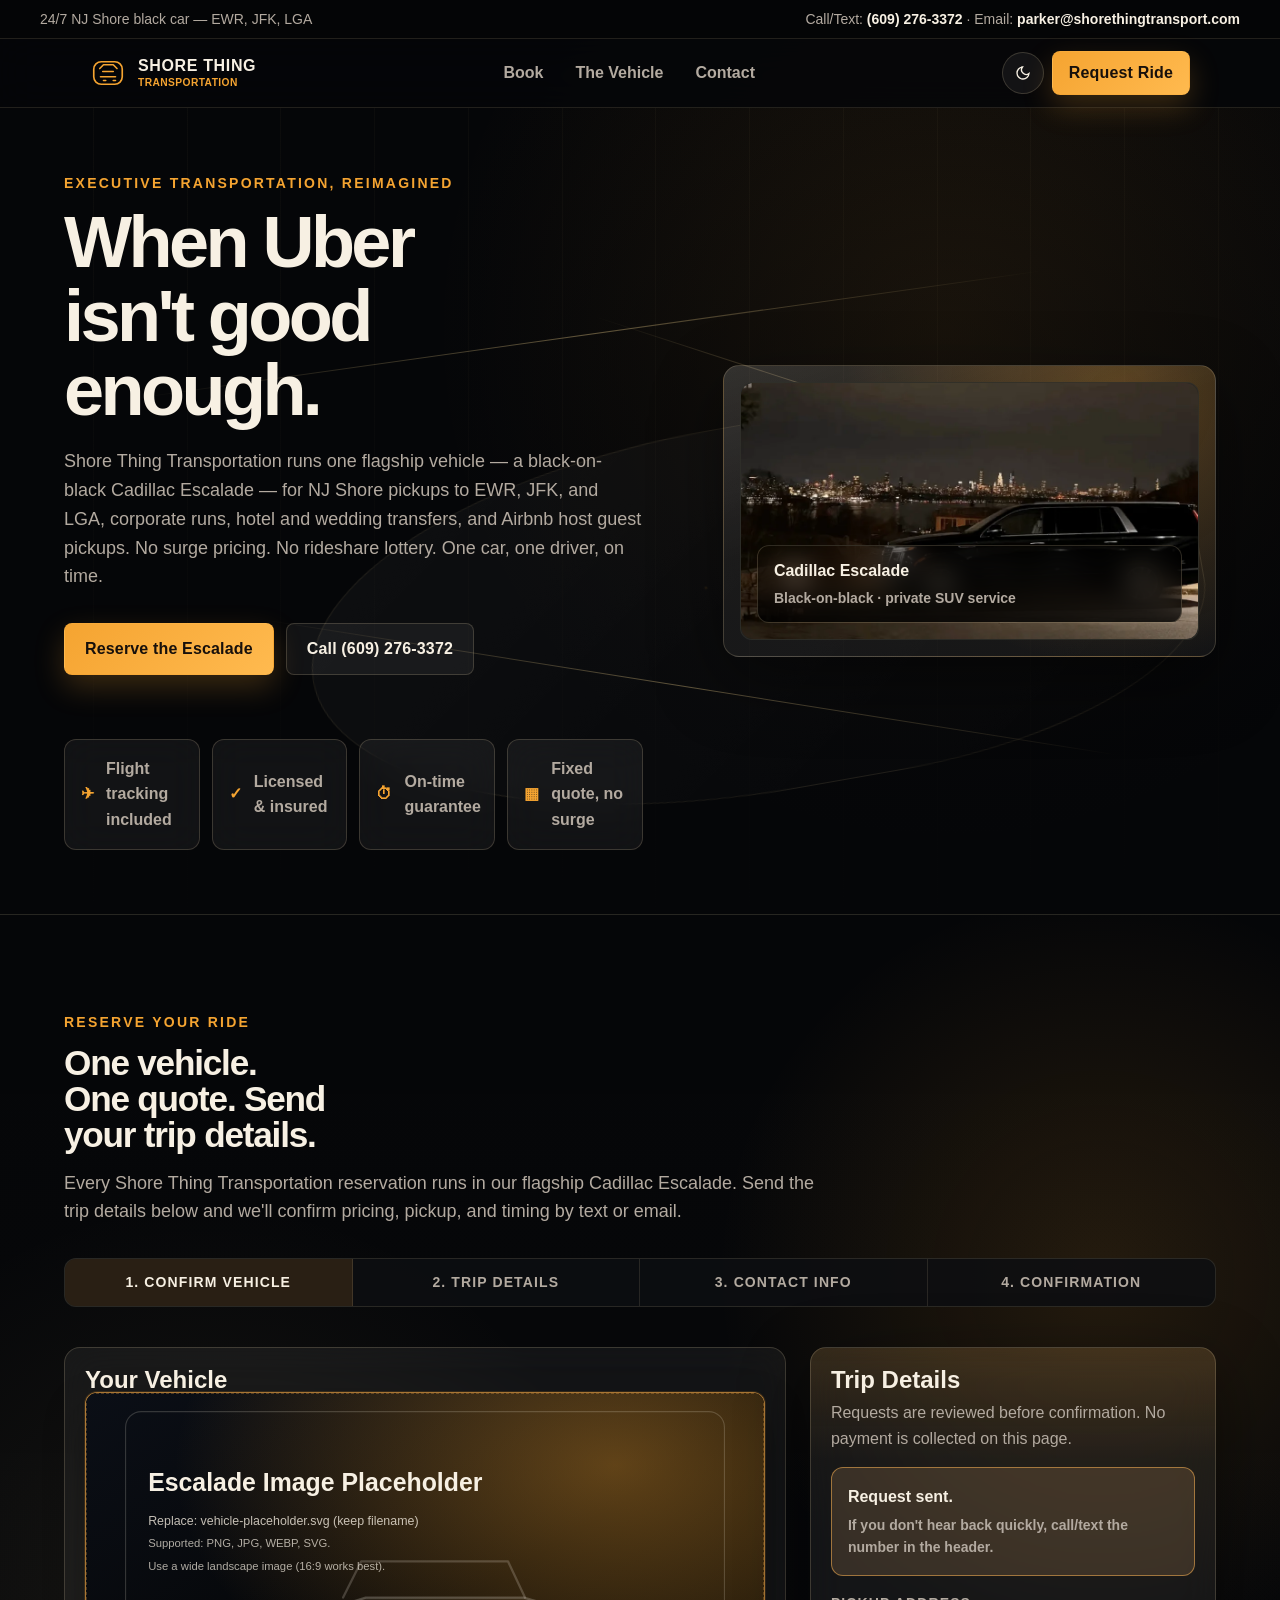
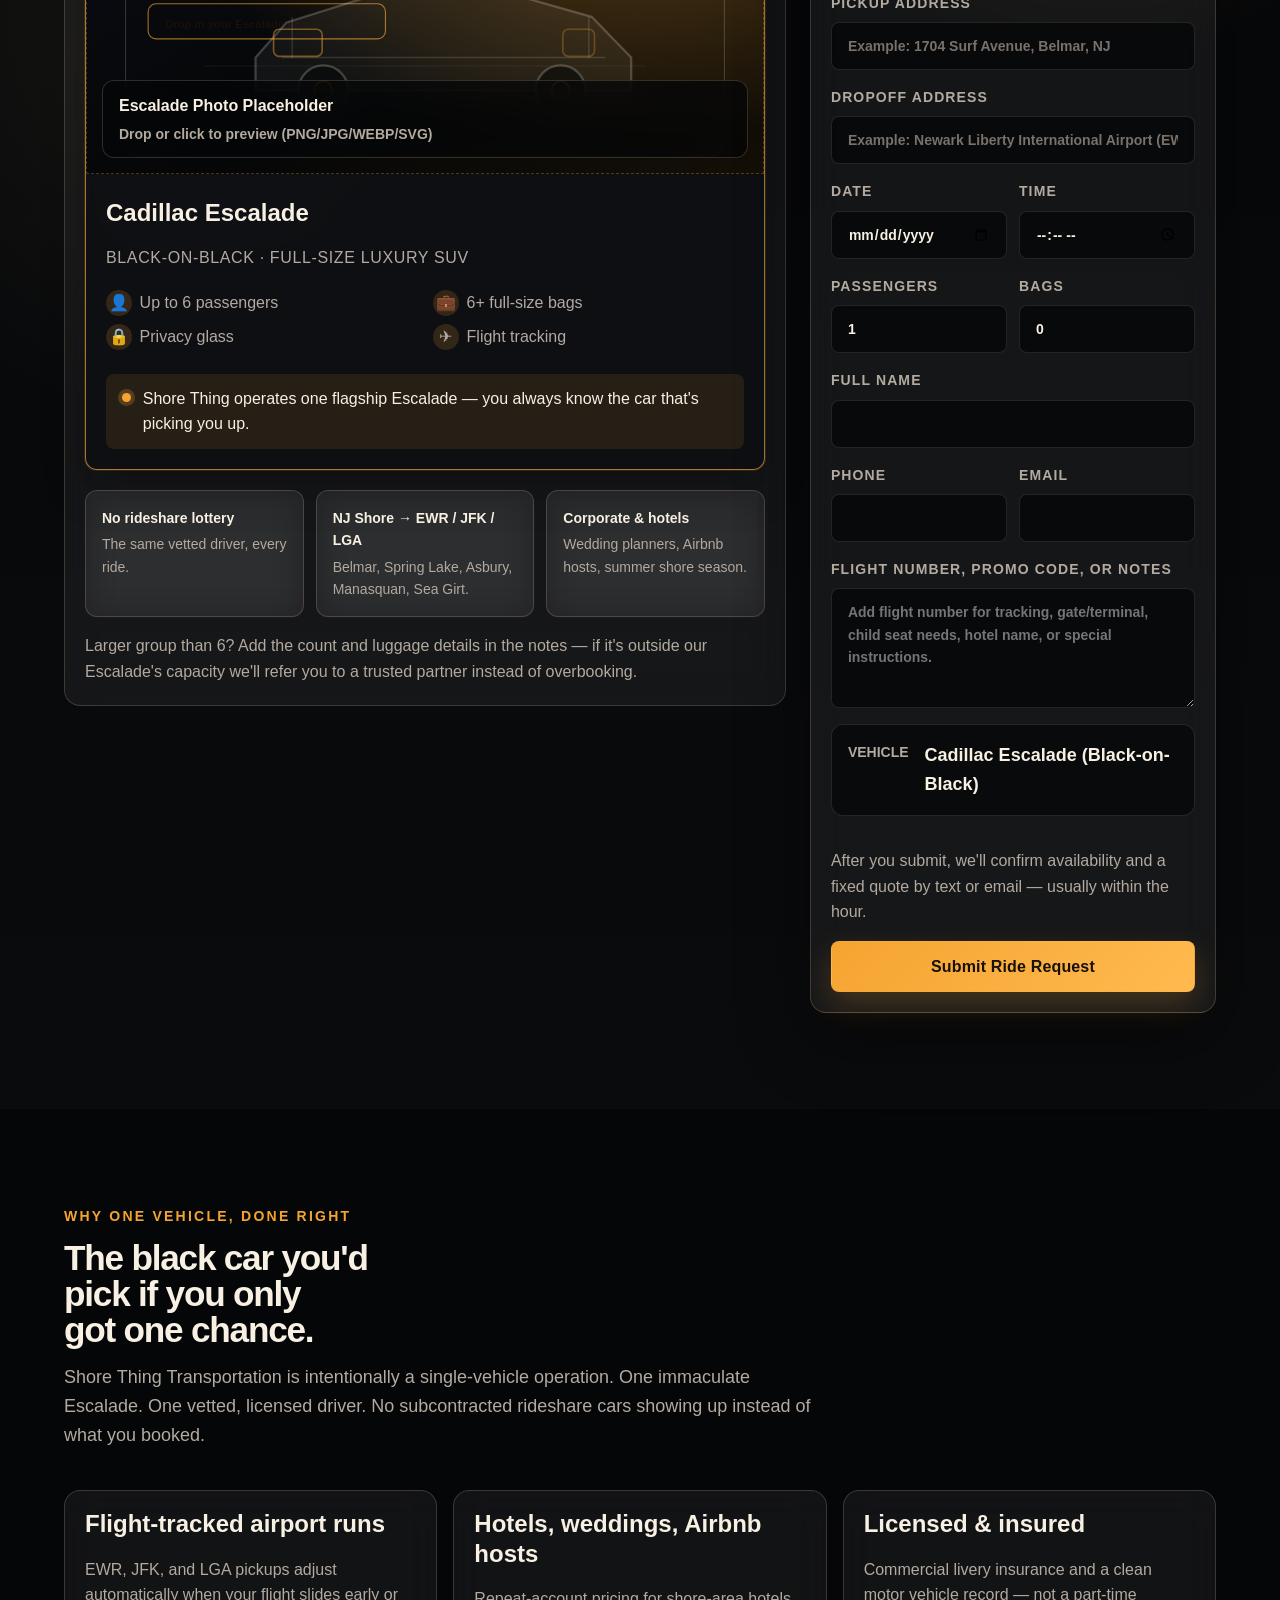
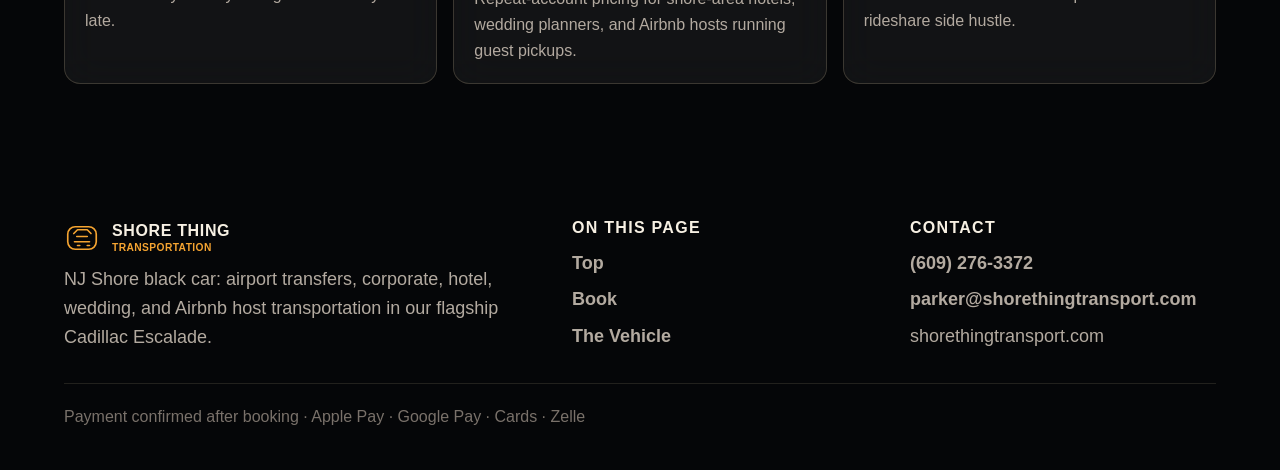
==== commit e5b9b72a: "Make book.html redirect to one-page booking section" ====
--- a/book.html
+++ b/book.html
@@ -3,360 +3,22 @@
   <head>
     <meta charset="utf-8" />
     <meta name="viewport" content="width=device-width, initial-scale=1" />
-    <title>Shore Thing Transportation | Book the Black-on-Black Cadillac Escalade</title>
-    <meta
-      name="description"
-      content="Reserve Shore Thing Transportation's flagship 2023 Cadillac Escalade for NJ Shore to EWR, JFK, and LGA airport transfers, corporate, hotel, wedding, and Airbnb host transportation. Licensed, insured, flight-tracked."
-    />
-    <meta property="og:title" content="Shore Thing Transportation | Book the Cadillac Escalade" />
-    <meta
-      property="og:description"
-      content="One flagship vehicle. Black-on-black 2023 Cadillac Escalade. NJ Shore to EWR, JFK, LGA. Licensed, insured, flight-tracked."
-    />
-    <meta property="og:type" content="website" />
-    <meta property="og:image" content="escalade-hero.jpg" />
-    <link rel="preconnect" href="https://api.fontshare.com" />
-    <link
-      href="https://api.fontshare.com/v2/css?f[]=cabinet-grotesk@500,700,800&f[]=satoshi@400,500,700&display=swap"
-      rel="stylesheet"
-    />
+    <meta http-equiv="refresh" content="0; url=index.html#reserve" />
+    <title>Redirecting | Shore Thing Transportation</title>
     <link rel="stylesheet" href="styles.css" />
-    <script src="script.js" defer></script>
+    <script>
+      window.location.replace("index.html#reserve");
+    </script>
   </head>
   <body>
-    <a class="skip-link" href="#main">Skip to main content</a>
-
-    <div class="topbar" aria-label="Quick contact">
-      <div>24/7 NJ Shore black car &mdash; EWR, JFK, LGA</div>
-      <div>
-        Call/Text:
-        <a href="tel:+16092763372">(609) 276-3372</a>
-        <span aria-hidden="true">&middot;</span>
-        Email:
-        <a href="mailto:parker@shorethingtransport.com">parker@shorethingtransport.com</a>
-      </div>
-    </div>
-
-    <header class="site-header" aria-label="Primary navigation">
-      <div class="header-inner">
-        <a class="brand" href="index.html" aria-label="Shore Thing Transportation home">
-          <svg class="brand-mark" viewBox="0 0 48 48" aria-hidden="true">
-            <rect x="5" y="9" width="38" height="30" rx="10"></rect>
-            <path d="M14 29h20M17 22h14M18 34h3M31 34h3"></path>
-            <path d="M13 18l5-5h13l5 5"></path>
-          </svg>
-          <span>
-            <strong>Shore Thing</strong>
-            <small>Transportation</small>
-          </span>
-        </a>
-
-        <button
-          class="nav-toggle"
-          type="button"
-          aria-label="Open navigation menu"
-          aria-expanded="false"
-          aria-controls="primary-nav"
-          data-nav-toggle
-        >
-          <span class="nav-toggle-bars" aria-hidden="true"></span>
-        </button>
-
-        <nav class="nav-links" id="primary-nav" aria-label="Site pages" data-nav-links>
-          <a href="index.html">Home</a>
-          <a href="fleet.html">The Vehicle</a>
-          <a href="book.html" aria-current="page">Book</a>
-        </nav>
-
-        <div class="header-actions">
-          <button class="theme-toggle" type="button" data-theme-toggle aria-label="Switch color theme"></button>
-          <a class="button button-small button-primary" href="#reserve">Reserve the Escalade</a>
-        </div>
-      </div>
-    </header>
-
-    <main id="main">
-      <section class="hero hero-compact hero-escalade" aria-labelledby="book-hero-title">
-        <div class="hero-background" aria-hidden="true">
-          <span class="map-line line-one"></span>
-          <span class="map-line line-two"></span>
-          <span class="map-line line-three"></span>
-        </div>
-
-        <div class="hero-grid">
-          <div class="hero-copy">
-            <p class="eyebrow">Executive transportation, reimagined</p>
-            <h1 id="book-hero-title">When Uber isn't good enough.</h1>
-            <p class="hero-lede">
-              Shore Thing Transportation runs one flagship vehicle &mdash; a black-on-black 2023 Cadillac Escalade &mdash;
-              for NJ Shore pickups to EWR, JFK, and LGA, corporate runs, hotel and wedding transfers, and Airbnb host
-              guest pickups. No surge pricing. No rideshare lottery. One car, one driver, on time.
-            </p>
-            <div class="hero-actions" aria-label="Primary actions">
-              <a class="button button-primary" href="#reserve">Reserve the Escalade</a>
-              <a class="button button-secondary" href="tel:+16092763372">Call (609) 276-3372</a>
-            </div>
-
-            <ul class="trust-strip" role="list" aria-label="Service guarantees">
-              <li><span class="icon" aria-hidden="true">&#9992;</span>Flight tracking included</li>
-              <li><span class="icon" aria-hidden="true">&#10003;</span>Licensed &amp; insured</li>
-              <li><span class="icon" aria-hidden="true">&#9201;</span>On-time guarantee</li>
-              <li><span class="icon" aria-hidden="true">&#9638;</span>Fixed quote, no surge</li>
-            </ul>
-          </div>
-
-          <aside class="hero-card hero-media" aria-label="Cadillac Escalade against the NYC skyline">
-            <figure class="media-frame">
-              <img
-                src="escalade-hero.jpg"
-                alt="Black-on-black 2023 Cadillac Escalade parked at night with the NYC skyline in the background."
-                width="1138"
-                height="565"
-                loading="eager"
-              />
-              <figcaption class="media-overlay">
-                <strong>2023 Cadillac Escalade</strong>
-                <span>Black-on-black &middot; up to 6 passengers &middot; 6+ full-size bags</span>
-              </figcaption>
-            </figure>
-          </aside>
-        </div>
-      </section>
-
-      <section class="section booking-section" id="reserve" aria-labelledby="reserve-title">
-        <div class="section-heading">
-          <p class="eyebrow">Reserve your ride</p>
-          <h2 id="reserve-title">One vehicle. One quote. Send your trip details.</h2>
-          <p>
-            Every Shore Thing Transportation reservation runs in our flagship Cadillac Escalade. Send the trip details
-            below and we'll confirm pricing, pickup, and timing by text or email.
-          </p>
-        </div>
-
-        <div class="steps" aria-label="Booking process steps">
-          <div class="step active">1. Confirm vehicle</div>
-          <div class="step">2. Trip details</div>
-          <div class="step">3. Contact info</div>
-          <div class="step">4. Confirmation</div>
-        </div>
-
-        <div class="booking-grid">
-          <div class="vehicle-panel" aria-labelledby="vehicles-title">
-            <h3 id="vehicles-title">Your Vehicle</h3>
-
-            <article class="vehicle-card vehicle-card-feature is-selected" aria-label="2023 Cadillac Escalade, the only Shore Thing Transportation vehicle">
-              <figure class="vehicle-photo">
-                <img
-                  src="escalade-vehicle.jpg"
-                  alt="Side profile of the black-on-black 2023 Cadillac Escalade with the NYC skyline behind it."
-                  width="900"
-                  height="450"
-                  loading="lazy"
-                />
-              </figure>
-              <div class="vehicle-card-body">
-                <strong>2023 Cadillac Escalade</strong>
-                <small>Black-on-black &middot; full-size luxury SUV</small>
-                <ul class="vehicle-specs" role="list">
-                  <li><span aria-hidden="true">&#128100;</span>Up to 6 passengers</li>
-                  <li><span aria-hidden="true">&#128188;</span>6+ full-size bags</li>
-                  <li><span aria-hidden="true">&#128274;</span>Privacy glass</li>
-                  <li><span aria-hidden="true">&#9992;</span>Flight tracking</li>
-                </ul>
-                <p class="vehicle-confirm">
-                  <span class="vehicle-confirm-dot" aria-hidden="true"></span>
-                  This is your vehicle. Shore Thing operates one flagship Escalade &mdash; you always know the car that's
-                  picking you up.
-                </p>
-              </div>
-            </article>
-
-            <ul class="mini-benefits" role="list" aria-label="Why book the Escalade">
-              <li><strong>No rideshare lottery</strong><span>The same vetted driver, every ride.</span></li>
-              <li><strong>NJ Shore &rarr; EWR / JFK / LGA</strong><span>Belmar, Spring Lake, Asbury, Manasquan, Sea Girt.</span></li>
-              <li><strong>Corporate &amp; hotels</strong><span>Wedding planners, Airbnb hosts, summer shore season.</span></li>
-            </ul>
-
-            <p class="booking-note">
-              Larger group than 6? Add the count and luggage details in the notes &mdash; if it's outside our Escalade's
-              capacity we'll refer you to a trusted partner instead of overbooking.
-            </p>
-          </div>
-
-          <form
-            class="booking-form"
-            name="booking-request"
-            method="POST"
-            action="/book.html?success=1"
-            data-netlify="true"
-            data-netlify-honeypot="bot-field"
-            aria-labelledby="form-title"
-          >
-            <input type="hidden" name="form-name" value="booking-request" />
-
-            <p class="sr-only">
-              <label>
-                Don't fill this out if you're human:
-                <input name="bot-field" />
-              </label>
-            </p>
-
-            <input type="hidden" name="vehicle" data-selected-vehicle-input value="2023 Cadillac Escalade (Black-on-Black)" />
-
-            <div class="form-header">
-              <h3 id="form-title">Trip Details</h3>
-              <p>Requests are reviewed before confirmation. No payment is collected on this page.</p>
-            </div>
-
-            <div class="inline-alert" data-success-message hidden>
-              <strong>Request sent.</strong>
-              <span>If you don't hear back quickly, call/text the number in the header.</span>
-            </div>
-
-            <label>
-              Pickup address
-              <input
-                type="text"
-                name="pickup"
-                placeholder="Example: 1704 Surf Avenue, Belmar, NJ"
-                autocomplete="street-address"
-                required
-              />
-            </label>
-
-            <label>
-              Dropoff address
-              <input
-                type="text"
-                name="dropoff"
-                placeholder="Example: Newark Liberty International Airport (EWR)"
-                autocomplete="street-address"
-                required
-              />
-            </label>
-
-            <div class="form-row">
-              <label>
-                Date
-                <input type="date" name="date" required />
-              </label>
-              <label>
-                Time
-                <input type="time" name="time" required />
-              </label>
-            </div>
-
-            <div class="form-row">
-              <label>
-                Passengers
-                <input type="number" name="passengers" min="1" max="6" value="1" required />
-              </label>
-              <label>
-                Bags
-                <input type="number" name="bags" min="0" max="8" value="0" />
-              </label>
-            </div>
-
-            <label>
-              Full name
-              <input type="text" name="name" autocomplete="name" required />
-            </label>
-
-            <div class="form-row">
-              <label>
-                Phone
-                <input type="tel" name="phone" autocomplete="tel" required />
-              </label>
-              <label>
-                Email
-                <input type="email" name="email" autocomplete="email" required />
-              </label>
-            </div>
-
-            <label>
-              Flight number, promo code, or notes
-              <textarea
-                name="notes"
-                rows="4"
-                placeholder="Add flight number for tracking, gate/terminal, child seat needs, hotel name, or special instructions."
-              ></textarea>
-            </label>
-
-            <div class="estimate-box" aria-live="polite">
-              <span>Vehicle</span>
-              <strong data-selected-vehicle>2023 Cadillac Escalade (Black-on-Black)</strong>
-            </div>
-
-            <p class="form-fineprint">After you submit, we'll confirm availability and a fixed quote by text or email &mdash; usually within the hour.</p>
-
-            <button class="button button-primary button-full" type="submit">Submit Ride Request</button>
-          </form>
-        </div>
-      </section>
-
-      <section class="section proof-section" aria-labelledby="trust-title">
-        <div class="section-heading">
-          <p class="eyebrow">Why one vehicle, done right</p>
-          <h2 id="trust-title">The black car you'd pick if you only got one chance.</h2>
-          <p>
-            Shore Thing Transportation is intentionally a single-vehicle operation. One immaculate Escalade. One vetted,
-            licensed driver. No subcontracted rideshare cars showing up instead of what you booked.
-          </p>
-        </div>
-
-        <div class="proof-grid proof-grid-3">
-          <article>
-            <strong>Flight-tracked airport runs</strong>
-            <p>EWR, JFK, and LGA pickups adjust automatically when your flight slides early or late.</p>
-          </article>
-          <article>
-            <strong>Hotels, weddings, Airbnb hosts</strong>
-            <p>Repeat-account pricing for shore-area hotels, wedding planners, and Airbnb hosts running guest pickups.</p>
-          </article>
-          <article>
-            <strong>Licensed &amp; insured</strong>
-            <p>Commercial livery insurance and a clean motor vehicle record &mdash; not a part-time rideshare side hustle.</p>
-          </article>
-        </div>
-      </section>
+    <main class="section" aria-label="Redirect notice" style="max-width: var(--content-wide); margin-inline: auto;">
+      <p class="eyebrow">Redirecting</p>
+      <h1>Booking moved.</h1>
+      <p class="hero-lede">If you are not redirected automatically, use the button below.</p>
+      <a class="button button-primary" href="index.html#reserve">Go to booking</a>
+      <noscript>
+        <p class="hero-lede">JavaScript is disabled. Use this link: <a href="index.html#reserve">index.html#reserve</a>.</p>
+      </noscript>
     </main>
-
-    <footer class="site-footer" aria-label="Footer">
-      <div class="footer-grid">
-        <div>
-          <div class="brand footer-brand">
-            <svg class="brand-mark" viewBox="0 0 48 48" aria-hidden="true">
-              <rect x="5" y="9" width="38" height="30" rx="10"></rect>
-              <path d="M14 29h20M17 22h14M18 34h3M31 34h3"></path>
-              <path d="M13 18l5-5h13l5 5"></path>
-            </svg>
-            <span>
-              <strong>Shore Thing</strong>
-              <small>Transportation</small>
-            </span>
-          </div>
-          <p>NJ Shore black car: airport transfers, corporate, hotel, wedding, and Airbnb host transportation in our flagship 2023 Cadillac Escalade.</p>
-        </div>
-        <div>
-          <h2 class="footer-title">Pages</h2>
-          <ul class="footer-links" role="list">
-            <li><a href="index.html">Home</a></li>
-            <li><a href="fleet.html">The Vehicle</a></li>
-            <li><a href="book.html" aria-current="page">Book</a></li>
-          </ul>
-        </div>
-        <div>
-          <h2 class="footer-title">Contact</h2>
-          <ul class="footer-links" role="list">
-            <li><a href="tel:+16092763372">(609) 276-3372</a></li>
-            <li><a href="mailto:parker@shorethingtransport.com">parker@shorethingtransport.com</a></li>
-            <li>shorethingtransport.com</li>
-          </ul>
-        </div>
-      </div>
-      <div class="footer-bottom">
-        <span>Payment confirmed after booking &middot; Apple Pay &middot; Google Pay &middot; Cards &middot; Zelle</span>
-      </div>
-    </footer>
   </body>
 </html>
--- a/styles.css
+++ b/styles.css
@@ -1445,3 +1445,72 @@
 .feature-card-wide .badge-row {
   margin: 0 var(--space-5) var(--space-5);
 }
+
+/* --- Image Dropzone (Escalade placeholder) --- */
+.image-dropzone {
+  position: relative;
+  width: 100%;
+}
+
+.image-dropzone-button {
+  position: relative;
+  display: block;
+  width: 100%;
+  border: 0;
+  padding: 0;
+  text-align: left;
+  border-radius: 0;
+  background: transparent;
+  cursor: pointer;
+}
+
+.image-dropzone-button::before {
+  position: absolute;
+  inset: 0;
+  content: "";
+  border: 1px dashed color-mix(in oklab, var(--color-primary) 55%, var(--color-border));
+  opacity: 0.45;
+  pointer-events: none;
+}
+
+.image-dropzone-button:hover::before {
+  opacity: 0.85;
+}
+
+.image-dropzone.is-dragover .image-dropzone-button::before {
+  opacity: 1;
+  border-style: solid;
+  box-shadow: 0 0 0 1px rgba(245, 164, 49, 0.2), 0 18px 42px rgba(0, 0, 0, 0.32);
+}
+
+.image-dropzone-button:focus-visible {
+  outline: 2px solid color-mix(in oklab, var(--color-primary) 70%, white 10%);
+  outline-offset: 4px;
+}
+
+.image-dropzone-overlay {
+  position: absolute;
+  left: var(--space-4);
+  right: var(--space-4);
+  bottom: var(--space-4);
+  display: grid;
+  gap: var(--space-1);
+  border: 1px solid var(--color-border);
+  border-radius: var(--radius-lg);
+  padding: var(--space-3) var(--space-4);
+  background: color-mix(in oklab, var(--color-bg) 72%, transparent);
+  backdrop-filter: blur(14px);
+  pointer-events: none;
+}
+
+.image-dropzone-overlay strong {
+  font-family: var(--font-display);
+  font-size: var(--text-sm);
+  color: var(--color-text);
+}
+
+.image-dropzone-overlay span {
+  color: var(--color-text-muted);
+  font-size: var(--text-xs);
+  font-weight: 750;
+}
